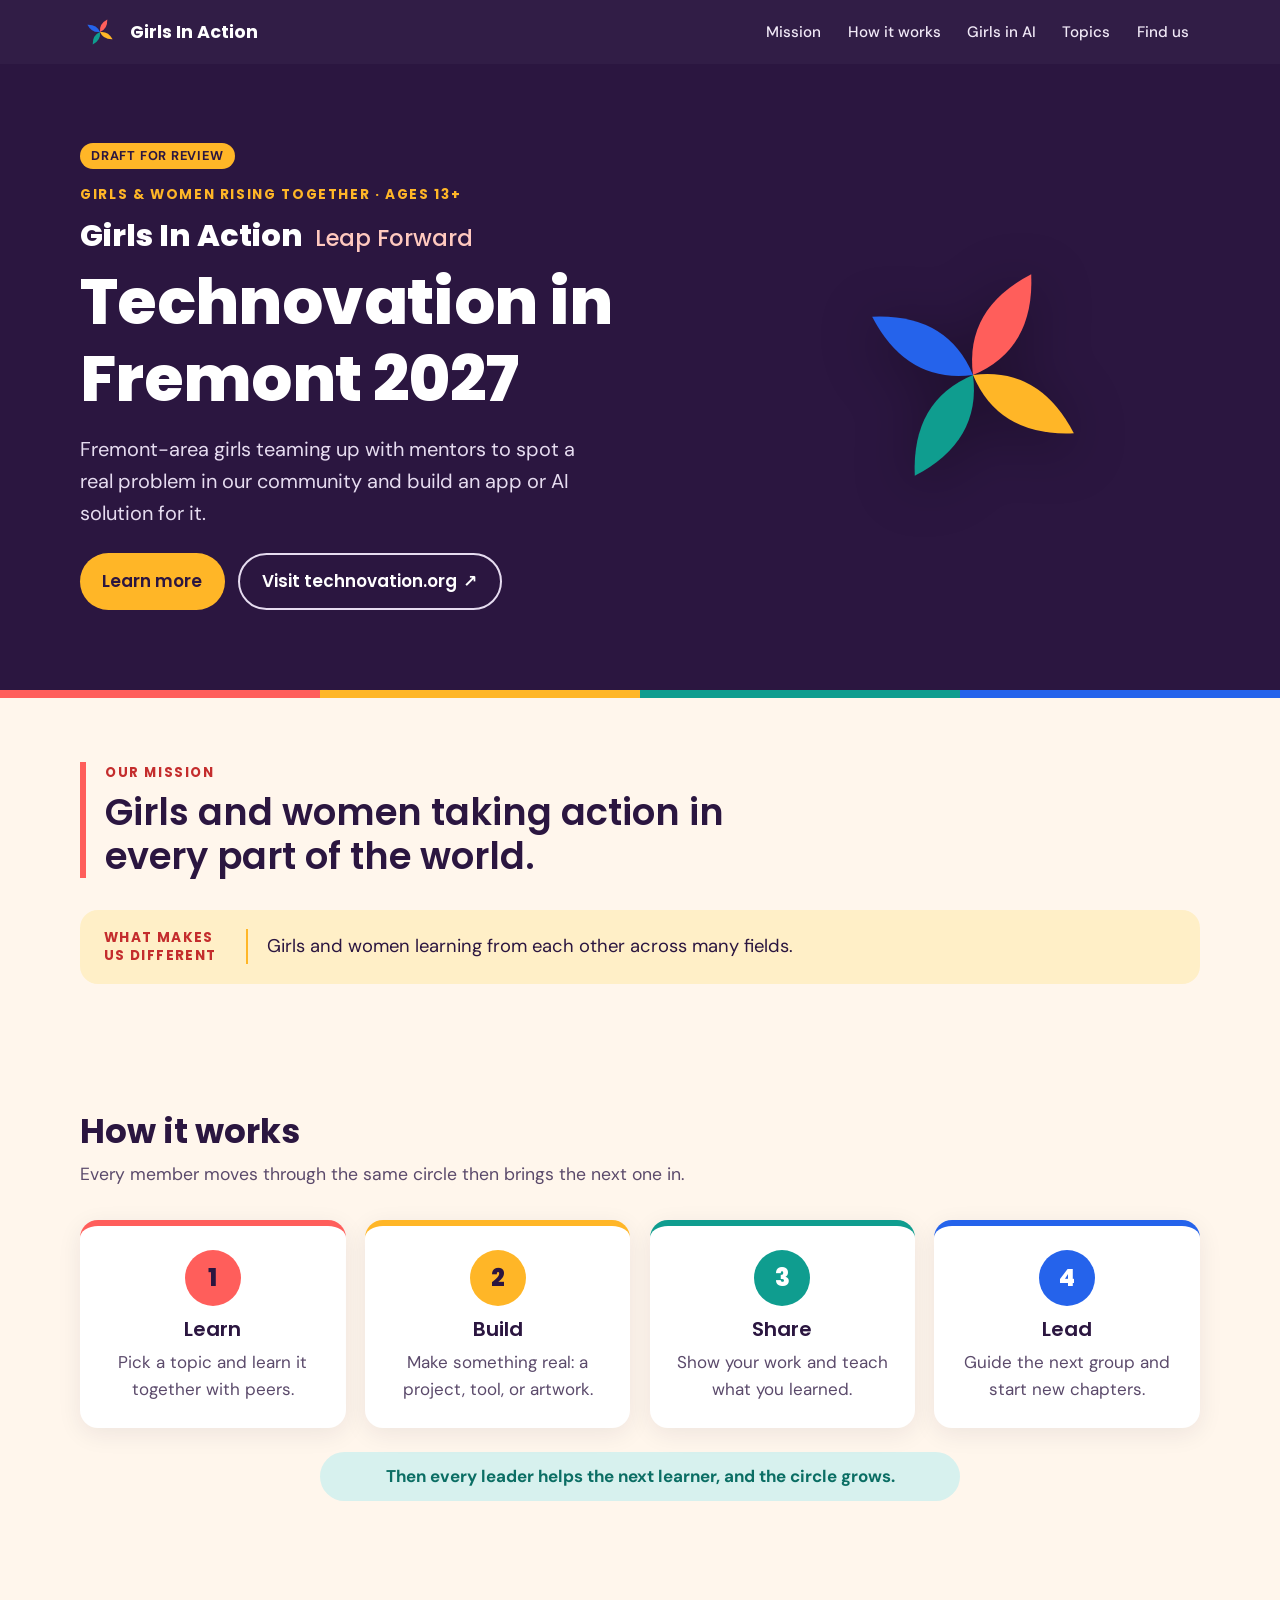
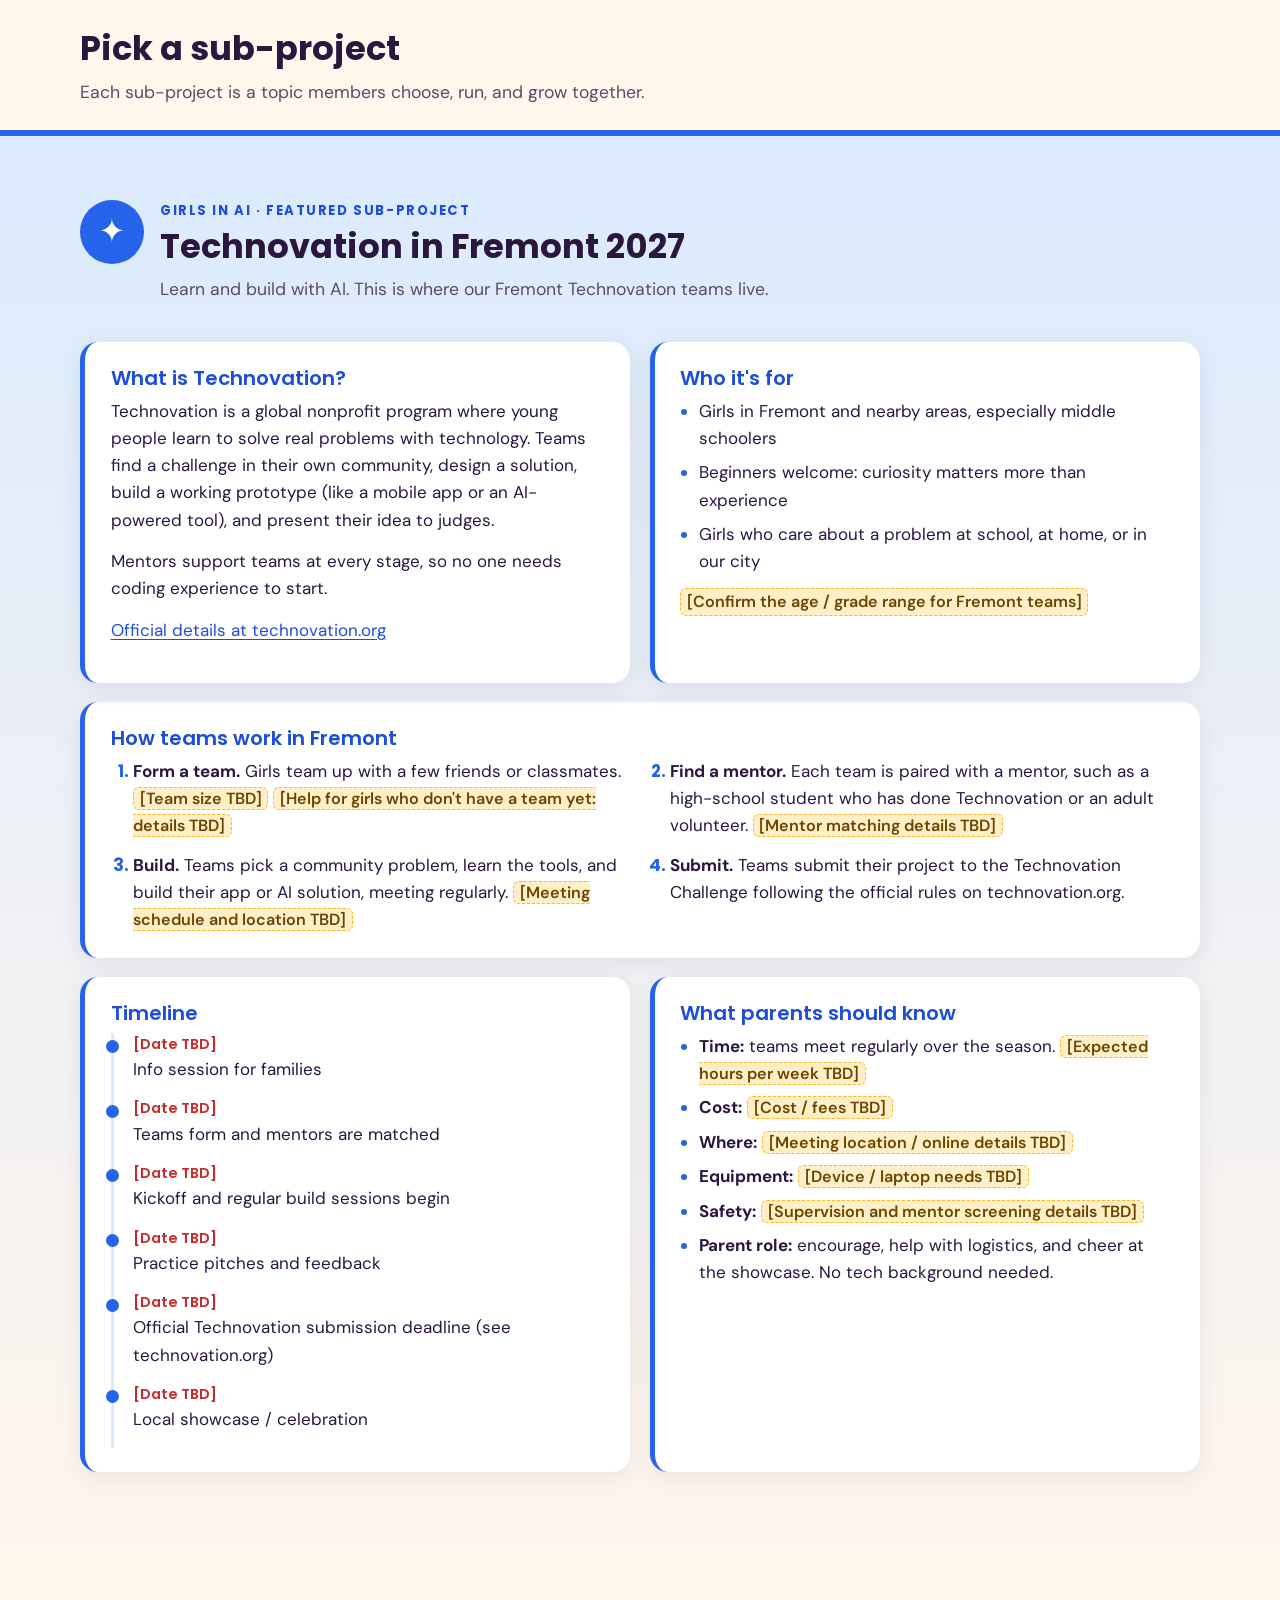
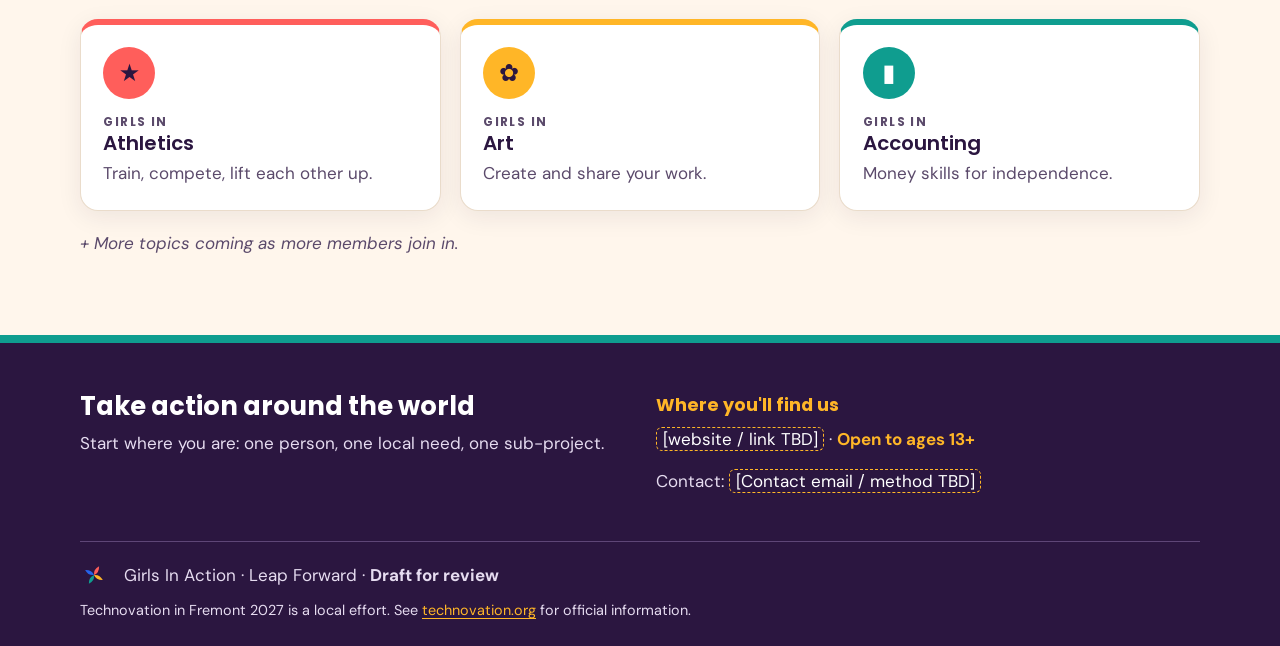
==== index.html @ 81adb2ad "Draft one-page Girls In Action site featuring Technovation in Fremont 2027" ====
<!DOCTYPE html>
<html lang="en">
<head>
  <meta charset="utf-8">
  <meta name="viewport" content="width=device-width, initial-scale=1">
  <title>Technovation in Fremont 2027 · Girls In Action</title>
  <meta name="description" content="Girls In Action: Technovation in Fremont 2027. Information for Fremont-area families about girls building AI and app solutions to real community problems with mentors. Draft for review.">
  <meta name="theme-color" content="#2B1640">
  <meta property="og:title" content="Technovation in Fremont 2027 · Girls In Action">
  <meta property="og:description" content="Girls and women taking action in every part of the world. Leap Forward.">
  <meta property="og:type" content="website">
  <meta property="og:url" content="https://yumyumhotdog.github.io/girls-in-action-site/">
  <meta property="og:image" content="https://yumyumhotdog.github.io/girls-in-action-site/assets/gia-spark-30-bluepetal-white.png">
  <meta property="og:image:alt" content="Girls In Action spark logo: four petals in coral, gold, teal and blue">
  <link rel="icon" href="assets/favicon.svg" type="image/svg+xml">
  <link rel="icon" href="assets/favicon-32.png" type="image/png" sizes="32x32">
  <link rel="apple-touch-icon" href="assets/apple-touch-icon.png">
  <link rel="preconnect" href="https://fonts.googleapis.com">
  <link rel="preconnect" href="https://fonts.gstatic.com" crossorigin>
  <link href="https://fonts.googleapis.com/css2?family=DM+Sans:ital,wght@0,400;0,500;0,700;1,400&family=Poppins:wght@500;600;700;800&display=swap" rel="stylesheet">
  <link rel="stylesheet" href="style.css">
</head>
<body>
  <a class="skip-link" href="#main">Skip to main content</a>

  <header class="site-header">
    <div class="wrap nav-row">
      <a class="brand" href="#top" aria-label="Girls In Action, back to top">
        <img src="assets/gia-spark-30-bluepetal-transparent.svg" alt="" width="40" height="40">
        <span>Girls In Action</span>
      </a>
      <nav aria-label="Sections">
        <ul>
          <li><a href="#mission">Mission</a></li>
          <li><a href="#how-it-works">How it works</a></li>
          <li><a href="#girls-in-ai">Girls in AI</a></li>
          <li><a href="#topics">Topics</a></li>
          <li><a href="#find-us">Find us</a></li>
        </ul>
      </nav>
    </div>
  </header>

  <main id="main">
    <!-- HERO -->
    <section class="hero" id="top" aria-labelledby="hero-title">
      <div class="wrap hero-grid">
        <div class="hero-copy">
          <p class="draft-pill">Draft for review</p>
          <p class="kicker">Girls &amp; women rising together · Ages 13+</p>
          <p class="brand-big">Girls In Action <span class="tagline">Leap Forward</span></p>
          <h1 id="hero-title">Technovation in Fremont 2027</h1>
          <p class="lede">Fremont-area girls teaming up with mentors to spot a real problem in our community and build an app or AI solution for it.</p>
          <div class="cta-row">
            <a class="btn btn-primary" href="#girls-in-ai">Learn more</a>
            <a class="btn btn-ghost" href="https://technovation.org" target="_blank" rel="noopener">Visit technovation.org <span class="sr-only">(opens in a new tab)</span><span aria-hidden="true">↗</span></a>
          </div>
        </div>
        <div class="hero-art">
          <img src="assets/gia-spark-30-bluepetal-transparent.svg" alt="Girls In Action logo: a spark of four petals in coral, gold, teal and blue" width="320" height="320">
        </div>
      </div>
    </section>

    <!-- MISSION -->
    <section class="section" id="mission" aria-labelledby="mission-title">
      <div class="wrap">
        <div class="mission">
          <p class="eyebrow eyebrow-coral">Our mission</p>
          <h2 id="mission-title" class="mission-text">Girls and women taking action in every part of the world.</h2>
        </div>
        <div class="different">
          <p class="different-label">What makes us different</p>
          <p class="different-text">Girls and women learning from each other across many fields.</p>
        </div>
      </div>
    </section>

    <!-- HOW IT WORKS -->
    <section class="section" id="how-it-works" aria-labelledby="how-title">
      <div class="wrap">
        <h2 id="how-title">How it works</h2>
        <p class="section-sub">Every member moves through the same circle then brings the next one in.</p>
        <ol class="steps">
          <li class="step step-coral"><span class="step-num" aria-hidden="true">1</span><h3>Learn</h3><p>Pick a topic and learn it together with peers.</p></li>
          <li class="step step-gold"><span class="step-num" aria-hidden="true">2</span><h3>Build</h3><p>Make something real: a project, tool, or artwork.</p></li>
          <li class="step step-teal"><span class="step-num" aria-hidden="true">3</span><h3>Share</h3><p>Show your work and teach what you learned.</p></li>
          <li class="step step-blue"><span class="step-num" aria-hidden="true">4</span><h3>Lead</h3><p>Guide the next group and start new chapters.</p></li>
        </ol>
        <p class="loop-pill">Then every leader helps the next learner, and the circle grows.</p>
      </div>
    </section>

    <!-- TOPICS -->
    <section class="section topics-intro" id="topics" aria-labelledby="topics-title">
      <div class="wrap">
        <h2 id="topics-title">Pick a sub-project</h2>
        <p class="section-sub">Each sub-project is a topic members choose, run, and grow together.</p>
      </div>
    </section>

    <!-- GIRLS IN AI (featured) -->
    <section class="section ai" id="girls-in-ai" aria-labelledby="ai-title">
      <div class="wrap">
        <div class="ai-head">
          <span class="topic-icon icon-blue" aria-hidden="true">✦</span>
          <div>
            <p class="eyebrow eyebrow-blue">Girls in AI · Featured sub-project</p>
            <h2 id="ai-title">Technovation in Fremont 2027</h2>
            <p class="section-sub">Learn and build with AI. This is where our Fremont Technovation teams live.</p>
          </div>
        </div>

        <div class="ai-grid">
          <article class="card" id="what-is-technovation" aria-labelledby="wit-title">
            <h3 id="wit-title">What is Technovation?</h3>
            <p>Technovation is a global nonprofit program where young people learn to solve real problems with technology. Teams find a challenge in their own community, design a solution, build a working prototype (like a mobile app or an AI-powered tool), and present their idea to judges.</p>
            <p>Mentors support teams at every stage, so no one needs coding experience to start.</p>
            <p><a href="https://technovation.org" target="_blank" rel="noopener">Official details at technovation.org<span class="sr-only"> (opens in a new tab)</span></a></p>
          </article>

          <article class="card" id="who-its-for" aria-labelledby="who-title">
            <h3 id="who-title">Who it's for</h3>
            <ul class="ticks">
              <li>Girls in Fremont and nearby areas, especially middle schoolers</li>
              <li>Beginners welcome: curiosity matters more than experience</li>
              <li>Girls who care about a problem at school, at home, or in our city</li>
            </ul>
            <p class="placeholder">[Confirm the age / grade range for Fremont teams]</p>
          </article>
        </div>

        <article class="card card-wide" id="how-teams-work" aria-labelledby="teams-title">
          <h3 id="teams-title">How teams work in Fremont</h3>
          <ol class="mini-steps">
            <li><strong>Form a team.</strong> Girls team up with a few friends or classmates. <span class="placeholder">[Team size TBD]</span> <span class="placeholder">[Help for girls who don't have a team yet: details TBD]</span></li>
            <li><strong>Find a mentor.</strong> Each team is paired with a mentor, such as a high-school student who has done Technovation or an adult volunteer. <span class="placeholder">[Mentor matching details TBD]</span></li>
            <li><strong>Build.</strong> Teams pick a community problem, learn the tools, and build their app or AI solution, meeting regularly. <span class="placeholder">[Meeting schedule and location TBD]</span></li>
            <li><strong>Submit.</strong> Teams submit their project to the Technovation Challenge following the official rules on technovation.org.</li>
          </ol>
        </article>

        <div class="ai-grid">
          <article class="card" id="timeline" aria-labelledby="timeline-title">
            <h3 id="timeline-title">Timeline</h3>
            <ol class="timeline">
              <li><span class="t-date">[Date TBD]</span><span class="t-what">Info session for families</span></li>
              <li><span class="t-date">[Date TBD]</span><span class="t-what">Teams form and mentors are matched</span></li>
              <li><span class="t-date">[Date TBD]</span><span class="t-what">Kickoff and regular build sessions begin</span></li>
              <li><span class="t-date">[Date TBD]</span><span class="t-what">Practice pitches and feedback</span></li>
              <li><span class="t-date">[Date TBD]</span><span class="t-what">Official Technovation submission deadline (see technovation.org)</span></li>
              <li><span class="t-date">[Date TBD]</span><span class="t-what">Local showcase / celebration</span></li>
            </ol>
          </article>

          <article class="card" id="parents" aria-labelledby="parents-title">
            <h3 id="parents-title">What parents should know</h3>
            <ul class="ticks">
              <li><strong>Time:</strong> teams meet regularly over the season. <span class="placeholder">[Expected hours per week TBD]</span></li>
              <li><strong>Cost:</strong> <span class="placeholder">[Cost / fees TBD]</span></li>
              <li><strong>Where:</strong> <span class="placeholder">[Meeting location / online details TBD]</span></li>
              <li><strong>Equipment:</strong> <span class="placeholder">[Device / laptop needs TBD]</span></li>
              <li><strong>Safety:</strong> <span class="placeholder">[Supervision and mentor screening details TBD]</span></li>
              <li><strong>Parent role:</strong> encourage, help with logistics, and cheer at the showcase. No tech background needed.</li>
            </ul>
          </article>
        </div>
      </div>
    </section>

    <!-- OTHER TOPICS -->
    <section class="section" aria-label="Other sub-projects">
      <div class="wrap">
        <div class="tiles">
          <article class="tile tile-coral">
            <span class="topic-icon icon-coral" aria-hidden="true">★</span>
            <p class="tile-kicker">Girls in</p>
            <h3>Athletics</h3>
            <p>Train, compete, lift each other up.</p>
          </article>
          <article class="tile tile-gold">
            <span class="topic-icon icon-gold" aria-hidden="true">✿</span>
            <p class="tile-kicker">Girls in</p>
            <h3>Art</h3>
            <p>Create and share your work.</p>
          </article>
          <article class="tile tile-teal">
            <span class="topic-icon icon-teal" aria-hidden="true">▮</span>
            <p class="tile-kicker">Girls in</p>
            <h3>Accounting</h3>
            <p>Money skills for independence.</p>
          </article>
        </div>
        <p class="more-topics">+ More topics coming as more members join in.</p>
      </div>
    </section>
  </main>

  <!-- FOOTER -->
  <footer class="site-footer" id="find-us" aria-labelledby="find-title">
    <div class="wrap footer-grid">
      <div>
        <h2 id="find-title">Take action around the world</h2>
        <p>Start where you are: one person, one local need, one sub-project.</p>
      </div>
      <div>
        <p class="footer-label">Where you'll find us</p>
        <p class="footer-link"><span class="placeholder-dark">[website / link TBD]</span> · <strong class="gold">Open to ages 13+</strong></p>
        <p class="footer-contact">Contact: <span class="placeholder-dark">[Contact email / method TBD]</span></p>
      </div>
    </div>
    <div class="wrap footer-bottom">
      <img src="assets/gia-spark-30-bluepetal-transparent.svg" alt="" width="28" height="28">
      <p>Girls In Action · Leap Forward · <strong>Draft for review</strong></p>
      <p class="small">Technovation in Fremont 2027 is a local effort. See <a href="https://technovation.org" target="_blank" rel="noopener">technovation.org<span class="sr-only"> (opens in a new tab)</span></a> for official information.</p>
    </div>
  </footer>
</body>
</html>
---- style.css ----
/* Girls In Action · Technovation in Fremont 2027 (draft)
   Palette: blue #2563EB, coral #FF5E5B, gold #FFB627, teal #0F9D8F,
   plum #2B1640 (ink + dark bands), cream #FFF6EC (background).
   Darker tints are used for small text so it meets WCAG AA contrast. */
:root {
  --blue: #2563EB; --blue-d: #1D4ED8; --blue-t: #DBEAFE;
  --coral: #FF5E5B; --coral-d: #C42D2D; --coral-t: #FFE3DE;
  --gold: #FFB627; --gold-d: #8A5A00; --gold-t: #FFEFC7;
  --teal: #0F9D8F; --teal-d: #0B6E64; --teal-t: #D7F1EE;
  --plum: #2B1640; --plum-2: #3D2259;
  --cream: #FFF6EC; --white: #FFFFFF;
  --ink: #2B1640; --muted: #5B4A6B; --line: #EADCCB;
  --radius: 18px;
  --shadow: 0 6px 24px rgba(43, 22, 64, .08);
  --h: "Poppins", system-ui, sans-serif;
  --b: "DM Sans", system-ui, sans-serif;
}
*, *::before, *::after { box-sizing: border-box; }
html { scroll-behavior: smooth; }
@media (prefers-reduced-motion: reduce) { html { scroll-behavior: auto; } }
body { margin: 0; font-family: var(--b); font-size: 1.0625rem; line-height: 1.6; color: var(--ink); background: var(--cream); }
img { max-width: 100%; height: auto; display: block; }
h1, h2, h3 { font-family: var(--h); line-height: 1.2; margin: 0 0 .5rem; }
h2 { font-size: clamp(1.6rem, 3vw, 2.1rem); font-weight: 700; }
h3 { font-size: 1.25rem; font-weight: 600; }
p { margin: 0 0 .9rem; }
a { color: var(--blue-d); text-underline-offset: 3px; }
a:focus-visible, .btn:focus-visible { outline: 3px solid var(--gold); outline-offset: 3px; border-radius: 6px; }
.wrap { width: min(1120px, 100% - 2.5rem); margin-inline: auto; }
.sr-only { position: absolute; width: 1px; height: 1px; overflow: hidden; clip: rect(0 0 0 0); white-space: nowrap; }
.skip-link { position: absolute; left: -9999px; top: 0; background: var(--gold); color: var(--plum); padding: .6rem 1rem; z-index: 100; font-weight: 700; }
.skip-link:focus { left: 1rem; top: 1rem; }
section[id], article[id] { scroll-margin-top: 80px; }

/* Header */
.site-header { position: sticky; top: 0; z-index: 50; background: rgba(43, 22, 64, .97); color: var(--white); }
.nav-row { display: flex; align-items: center; justify-content: space-between; gap: 1rem; min-height: 64px; }
.brand { display: flex; align-items: center; gap: .6rem; color: var(--white); text-decoration: none; font-family: var(--h); font-weight: 700; font-size: 1.1rem; white-space: nowrap; }
.site-header nav ul { list-style: none; display: flex; gap: .25rem; margin: 0; padding: 0; }
.site-header nav a { color: #F1E9F7; text-decoration: none; font-weight: 500; padding: .45rem .7rem; border-radius: 999px; font-size: .95rem; }
.site-header nav a:hover { background: var(--plum-2); color: var(--gold); }

/* Hero */
.hero { background: var(--plum); color: var(--white); padding: clamp(2.5rem, 6vw, 5rem) 0 clamp(3rem, 7vw, 5.5rem); position: relative; overflow: hidden; }
.hero::after { content: ""; position: absolute; inset: auto 0 0 0; height: 8px; background: linear-gradient(90deg, var(--coral) 0 25%, var(--gold) 25% 50%, var(--teal) 50% 75%, var(--blue) 75%); }
.hero-grid { display: grid; grid-template-columns: 1.4fr 1fr; gap: 2rem; align-items: center; }
.draft-pill { display: inline-block; font-size: .8rem; font-weight: 700; letter-spacing: .06em; text-transform: uppercase; color: var(--plum); background: var(--gold); padding: .2rem .7rem; border-radius: 999px; }
.kicker { font-family: var(--h); font-weight: 700; color: var(--gold); text-transform: uppercase; letter-spacing: .12em; font-size: .85rem; margin-bottom: .4rem; }
.brand-big { font-family: var(--h); font-weight: 800; font-size: clamp(1.4rem, 3vw, 1.9rem); margin-bottom: .2rem; }
.brand-big .tagline { display: inline-block; margin-left: .4rem; font-weight: 500; color: #FFC9BF; font-size: .75em; }
.hero h1 { font-size: clamp(2.3rem, 6vw, 4rem); font-weight: 800; letter-spacing: -.01em; margin: .2rem 0 1rem; }
.lede { font-size: clamp(1.05rem, 2vw, 1.25rem); color: #E6DCF0; max-width: 38ch; }
.cta-row { display: flex; flex-wrap: wrap; gap: .8rem; margin-top: 1.5rem; }
.btn { display: inline-flex; align-items: center; gap: .4rem; font-family: var(--h); font-weight: 600; padding: .8rem 1.4rem; border-radius: 999px; text-decoration: none; transition: transform .15s ease; }
.btn:hover { transform: translateY(-2px); }
.btn-primary { background: var(--gold); color: var(--plum); }
.btn-ghost { border: 2px solid #E6DCF0; color: var(--white); }
.btn-ghost:hover { background: var(--plum-2); }
.hero-art { display: flex; justify-content: center; }
.hero-art img { width: min(320px, 70vw); filter: drop-shadow(0 10px 30px rgba(0,0,0,.35)); }

/* Sections */
.section { padding: clamp(2.5rem, 5vw, 4rem) 0; }
.section-sub { color: var(--muted); font-size: 1.1rem; max-width: 60ch; }
.eyebrow { font-family: var(--h); font-weight: 700; text-transform: uppercase; letter-spacing: .12em; font-size: .82rem; margin-bottom: .4rem; }
.eyebrow-coral { color: var(--coral-d); }
.eyebrow-blue { color: var(--blue-d); }

.mission { border-left: 6px solid var(--coral); padding-left: 1.2rem; margin-bottom: 2rem; }
.mission-text { font-weight: 600; font-size: clamp(1.5rem, 3.5vw, 2.3rem); max-width: 28ch; }
.different { display: grid; grid-template-columns: auto 1fr; gap: 1.2rem; align-items: center; background: var(--gold-t); border-radius: var(--radius); padding: 1.2rem 1.5rem; }
.different-label { font-family: var(--h); font-weight: 700; text-transform: uppercase; letter-spacing: .1em; font-size: .85rem; color: var(--coral-d); margin: 0; padding-right: 1.2rem; border-right: 2px solid var(--gold); max-width: 9rem; line-height: 1.3; }
.different-text { margin: 0; font-size: 1.15rem; }

/* Steps */
.steps { list-style: none; padding: 0; margin: 2rem 0 1.5rem; display: grid; grid-template-columns: repeat(4, 1fr); gap: 1.2rem; }
.step { background: var(--white); border-radius: var(--radius); padding: 1.5rem 1.2rem; text-align: center; box-shadow: var(--shadow); border-top: 6px solid var(--c); }
.step-num { display: inline-grid; place-items: center; width: 56px; height: 56px; border-radius: 50%; background: var(--c); color: var(--white); font-family: var(--h); font-weight: 800; font-size: 1.5rem; margin-bottom: .7rem; }
.step p { color: var(--muted); margin: 0; }
.step-coral { --c: var(--coral); } .step-gold { --c: var(--gold); } .step-teal { --c: var(--teal); } .step-blue { --c: var(--blue); }
.step-coral .step-num, .step-gold .step-num { color: var(--plum); }
.loop-pill { text-align: center; background: var(--teal-t); color: var(--teal-d); font-weight: 700; border-radius: 999px; padding: .7rem 1.2rem; max-width: 640px; margin: 0 auto; }

/* Topics */
.topics-intro { padding-bottom: 0; }
.topic-icon { display: inline-grid; place-items: center; flex: none; width: 52px; height: 52px; border-radius: 50%; color: var(--white); font-size: 1.5rem; }
.icon-blue { background: var(--blue); } .icon-coral { background: var(--coral); color: var(--plum); } .icon-gold { background: var(--gold); color: var(--plum); } .icon-teal { background: var(--teal); }

.ai { background: linear-gradient(180deg, var(--blue-t), var(--cream)); border-top: 6px solid var(--blue); margin-top: 1.5rem; }
.ai-head { display: flex; gap: 1rem; align-items: flex-start; margin-bottom: 1.5rem; }
.ai-head .topic-icon { width: 64px; height: 64px; font-size: 2rem; }
.ai-grid { display: grid; grid-template-columns: 1fr 1fr; gap: 1.2rem; margin-bottom: 1.2rem; }
.card { background: var(--white); border-radius: var(--radius); padding: 1.5rem 1.6rem; box-shadow: var(--shadow); border-left: 5px solid var(--blue); }
.card-wide { margin-bottom: 1.2rem; }
.card h3 { color: var(--blue-d); }
.ticks { padding-left: 1.2rem; margin: 0 0 .8rem; }
.ticks li { margin-bottom: .45rem; }
.ticks li::marker { color: var(--blue); }
.mini-steps { margin: 0; padding-left: 1.4rem; display: grid; grid-template-columns: repeat(2, 1fr); gap: .8rem 2rem; }
.mini-steps li::marker { font-family: var(--h); font-weight: 700; color: var(--blue); }
.timeline { list-style: none; margin: 0; padding: 0; border-left: 3px solid var(--blue-t); }
.timeline li { position: relative; padding: 0 0 .9rem 1.2rem; display: flex; flex-direction: column; }
.timeline li::before { content: ""; position: absolute; left: -8px; top: .45rem; width: 13px; height: 13px; border-radius: 50%; background: var(--blue); }
.t-date { font-family: var(--h); font-weight: 600; font-size: .9rem; color: var(--coral-d); }
.placeholder { background: var(--gold-t); color: #6B4500; border: 1px dashed var(--gold); border-radius: 6px; padding: 0 .35rem; font-weight: 600; font-size: .95em; }
p.placeholder { display: inline-block; }

.tiles { display: grid; grid-template-columns: repeat(3, 1fr); gap: 1.2rem; }
.tile { background: var(--white); border-radius: var(--radius); padding: 1.4rem; box-shadow: var(--shadow); border: 1px solid var(--line); border-top: 6px solid var(--c); }
.tile-coral { --c: var(--coral); } .tile-gold { --c: var(--gold); } .tile-teal { --c: var(--teal); }
.tile-kicker { font-family: var(--h); font-weight: 700; text-transform: uppercase; letter-spacing: .12em; font-size: .75rem; color: var(--muted); margin: .8rem 0 0; }
.tile h3 { margin-bottom: .3rem; }
.tile p:last-child { color: var(--muted); margin: 0; }
.more-topics { margin-top: 1.2rem; font-style: italic; color: var(--muted); }

/* Footer */
.site-footer { background: var(--plum); color: #E6DCF0; padding: 3rem 0 1.5rem; border-top: 8px solid var(--teal); }
.site-footer h2 { color: var(--white); font-size: 1.6rem; }
.footer-grid { display: grid; grid-template-columns: 1fr 1fr; gap: 2rem; padding-bottom: 2rem; border-bottom: 1px solid #5E4677; }
.footer-label { font-family: var(--h); font-weight: 700; color: var(--gold); font-size: 1.1rem; margin-bottom: .4rem; }
.placeholder-dark { border: 1px dashed var(--gold); border-radius: 6px; padding: 0 .35rem; color: var(--white); }
.gold { color: var(--gold); }
.footer-bottom { display: flex; flex-wrap: wrap; align-items: center; gap: .6rem 1rem; padding-top: 1.2rem; }
.footer-bottom p { margin: 0; }
.footer-bottom .small { font-size: .9rem; flex-basis: 100%; }
.site-footer a { color: var(--gold); }

/* Responsive */
@media (max-width: 900px) {
  .hero-grid { grid-template-columns: 1fr; }
  .hero-art { order: -1; justify-content: flex-start; }
  .hero-art img { width: 120px; }
  .steps { grid-template-columns: repeat(2, 1fr); }
  .ai-grid, .mini-steps, .footer-grid { grid-template-columns: 1fr; }
  .tiles { grid-template-columns: 1fr 1fr 1fr; }
}
@media (max-width: 640px) {
  .nav-row { flex-direction: column; align-items: flex-start; gap: .2rem; padding: .5rem 0; }
  .site-header { position: static; }
  .site-header nav { width: 100%; }
  .site-header nav ul { gap: 0; flex-wrap: wrap; }
  .site-header nav a { padding: .35rem .55rem; font-size: .9rem; white-space: nowrap; }
  .steps, .tiles { grid-template-columns: 1fr; }
  .different { grid-template-columns: 1fr; }
  .different-label { border-right: 0; border-bottom: 2px solid var(--gold); padding: 0 0 .5rem; max-width: none; }
  .cta-row .btn { flex: 1 1 100%; justify-content: center; }
  .card { padding: 1.2rem; }
}
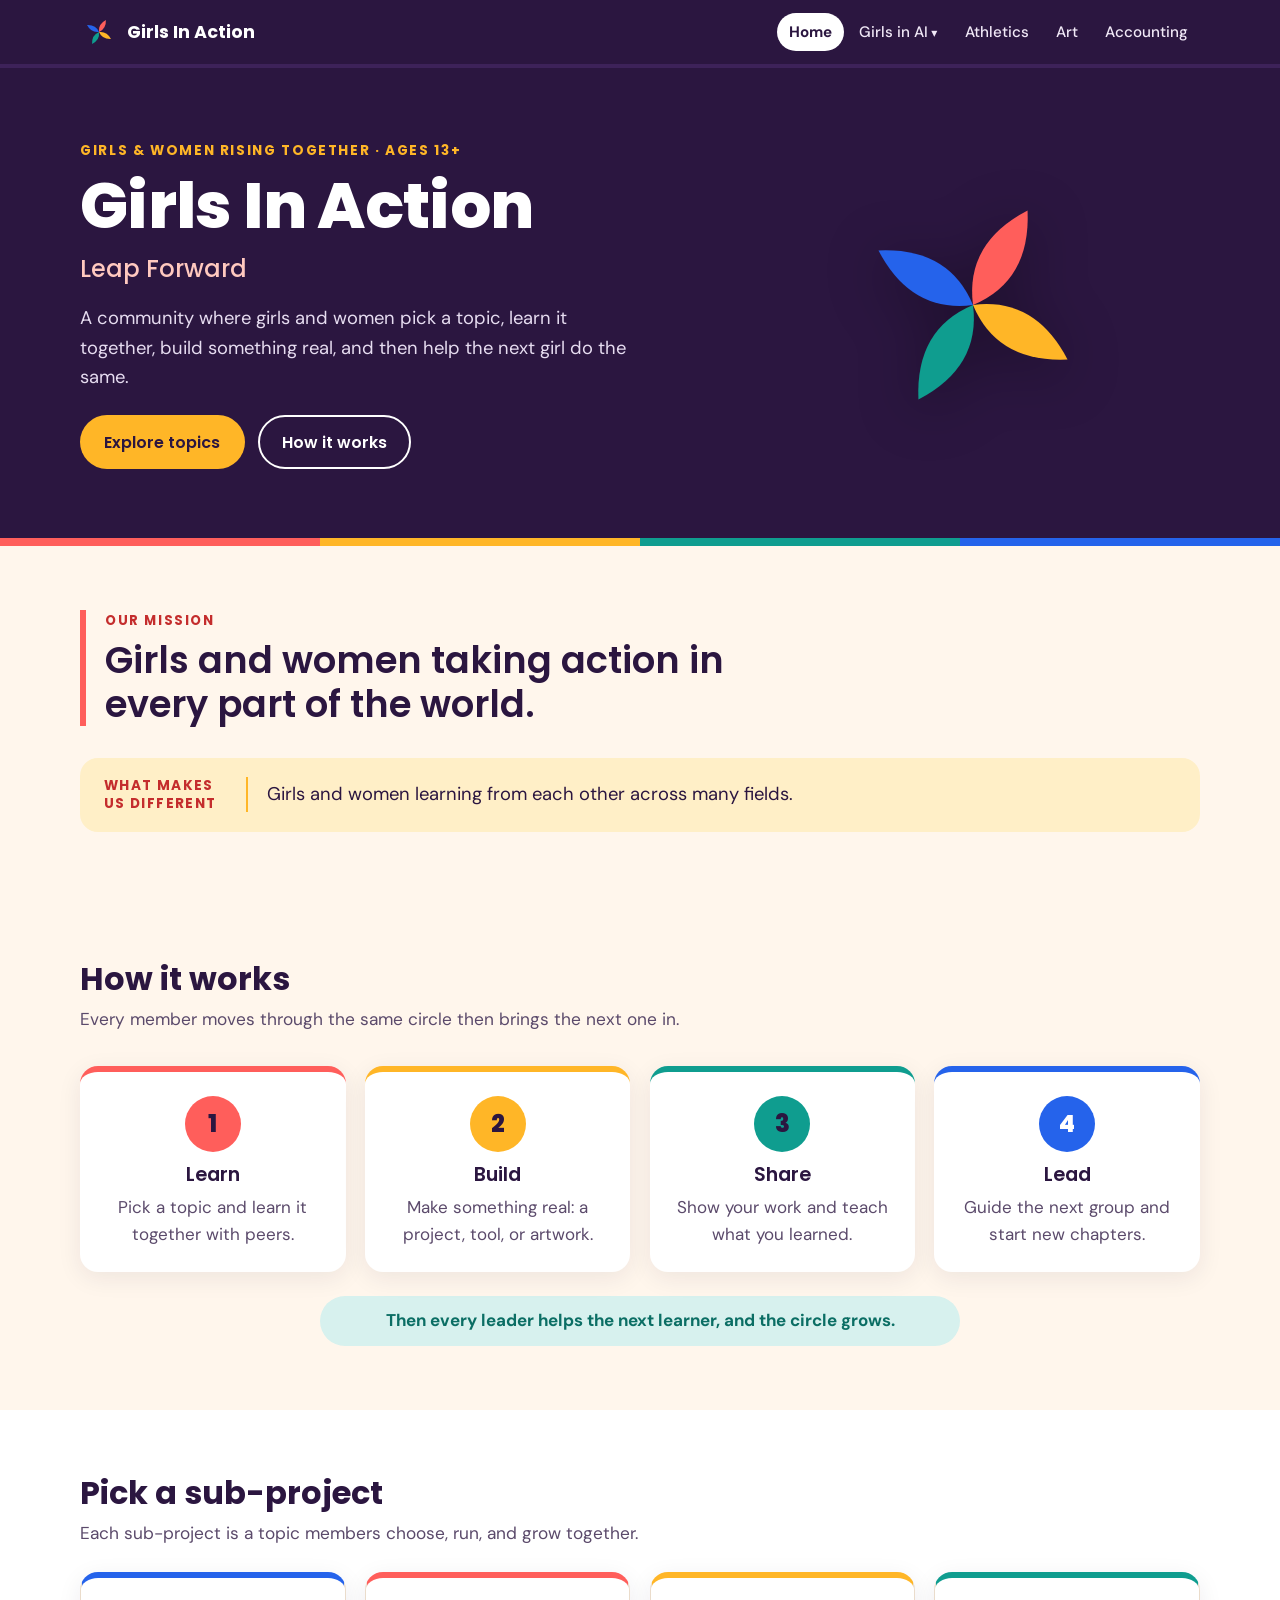
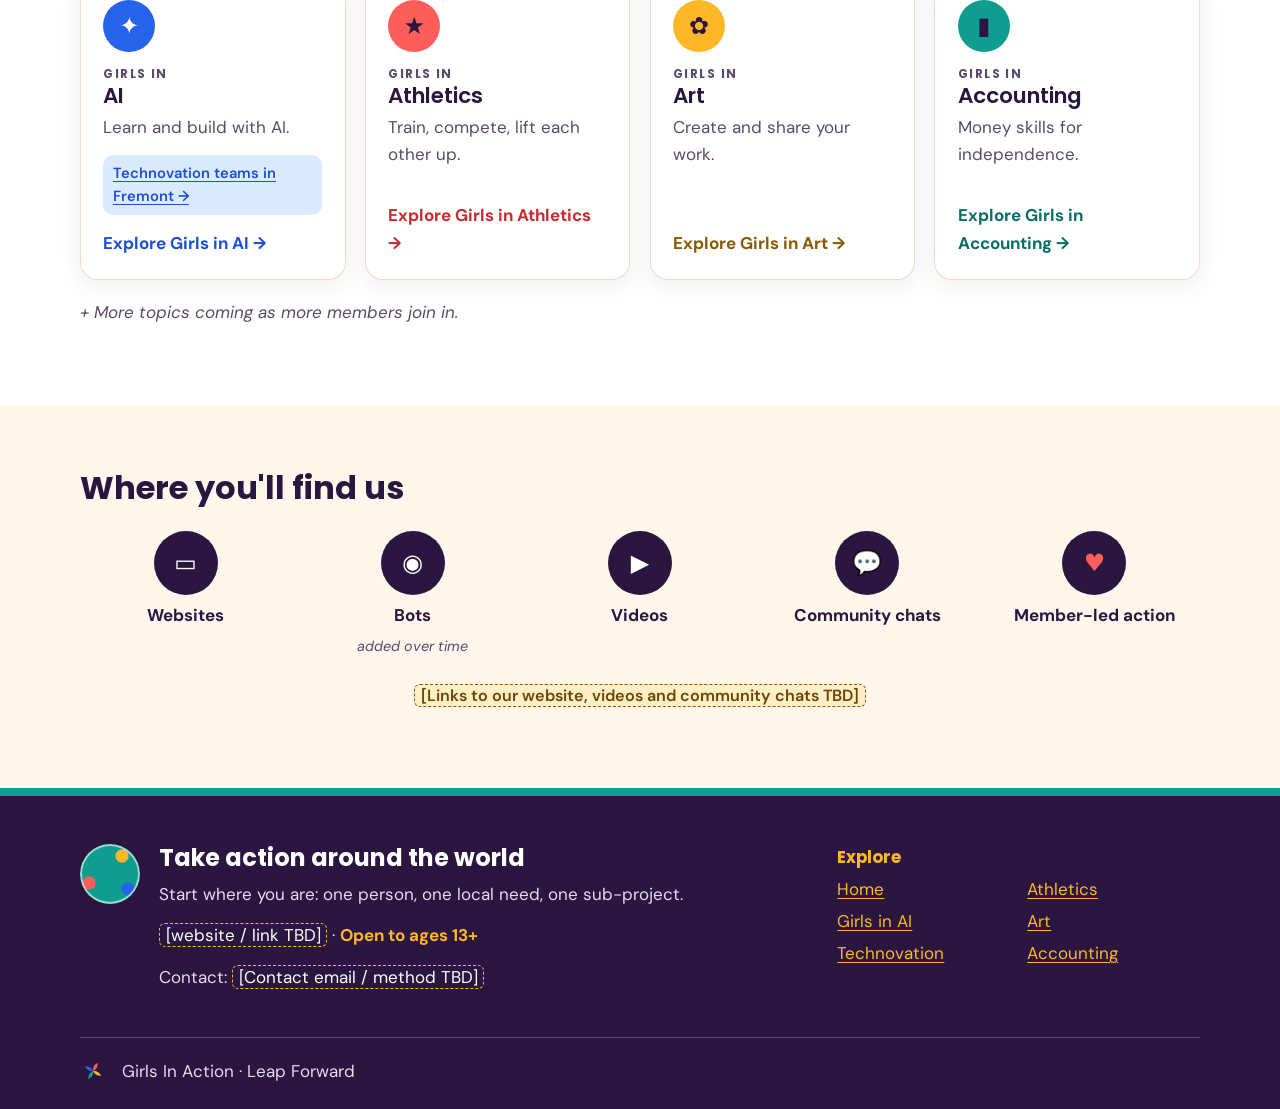
==== commit 1cb9d5b8: "Replace one-pager with multi-page Girls In Action site (v2)" ====
--- a/index.html
+++ b/index.html
@@ -3,15 +3,13 @@
 <head>
   <meta charset="utf-8">
   <meta name="viewport" content="width=device-width, initial-scale=1">
-  <title>Technovation in Fremont 2027 · Girls In Action</title>
-  <meta name="description" content="Girls In Action: Technovation in Fremont 2027. Information for Fremont-area families about girls building AI and app solutions to real community problems with mentors. Draft for review.">
+  <title>Girls In Action · Leap Forward</title>
+  <meta name="description" content="Girls In Action: girls and women taking action in every part of the world. Learn, build, share, lead.">
   <meta name="theme-color" content="#2B1640">
-  <meta property="og:title" content="Technovation in Fremont 2027 · Girls In Action">
-  <meta property="og:description" content="Girls and women taking action in every part of the world. Leap Forward.">
-  <meta property="og:type" content="website">
-  <meta property="og:url" content="https://yumyumhotdog.github.io/girls-in-action-site/">
-  <meta property="og:image" content="https://yumyumhotdog.github.io/girls-in-action-site/assets/gia-spark-30-bluepetal-white.png">
-  <meta property="og:image:alt" content="Girls In Action spark logo: four petals in coral, gold, teal and blue">
+  <meta property="og:title" content="Girls In Action · Leap Forward">
+  <meta property="og:description" content="Girls In Action: girls and women taking action in every part of the world. Learn, build, share, lead.">
+  <meta property="og:url" content="https://yumyumhotdog.github.io/girlsinaction/">
+  <meta property="og:image" content="https://yumyumhotdog.github.io/girlsinaction/assets/gia-spark-30-bluepetal-white.png">
   <link rel="icon" href="assets/favicon.svg" type="image/svg+xml">
   <link rel="icon" href="assets/favicon-32.png" type="image/png" sizes="32x32">
   <link rel="apple-touch-icon" href="assets/apple-touch-icon.png">
@@ -19,201 +17,144 @@
   <link rel="preconnect" href="https://fonts.gstatic.com" crossorigin>
   <link href="https://fonts.googleapis.com/css2?family=DM+Sans:ital,wght@0,400;0,500;0,700;1,400&family=Poppins:wght@500;600;700;800&display=swap" rel="stylesheet">
   <link rel="stylesheet" href="style.css">
+  <script src="nav.js" defer></script>
 </head>
-<body>
-  <a class="skip-link" href="#main">Skip to main content</a>
+<body class="theme-home">
+<a class="skip-link" href="#main">Skip to main content</a>
+<header class="site-header">
+  <div class="wrap nav-row">
+    <a class="brand" href="index.html"><img src="assets/gia-spark-30-bluepetal-transparent.svg" alt="" width="38" height="38"><span>Girls In Action</span></a>
+    <button class="nav-toggle" type="button" aria-expanded="false" aria-controls="site-nav"><span class="bars" aria-hidden="true"></span>Menu</button>
+    <nav id="site-nav" class="site-nav" aria-label="Main">
+      <ul>
+        <li><a href="index.html" aria-current="page">Home</a></li>
+        <li class="has-sub"><a href="ai/index.html">Girls in AI</a>
+          <ul class="subnav" aria-label="Girls in AI pages">
+            <li><a href="ai/technovation/index.html">Technovation</a></li>
+            <li><a href="ai/technovation/2027.html">2027 season</a></li>
+            <li><a href="ai/technovation/2026.html">2026 season</a></li>
+            <li><a href="ai/technovation/2025.html">2025 season</a></li>
+          </ul>
+        </li>
+        <li><a href="athletics/index.html">Athletics</a></li>
+        <li><a href="art/index.html">Art</a></li>
+        <li><a href="accounting/index.html">Accounting</a></li>
+      </ul>
+    </nav>
+  </div>
+</header>
+<main id="main">
 
-  <header class="site-header">
-    <div class="wrap nav-row">
-      <a class="brand" href="#top" aria-label="Girls In Action, back to top">
-        <img src="assets/gia-spark-30-bluepetal-transparent.svg" alt="" width="40" height="40">
-        <span>Girls In Action</span>
-      </a>
-      <nav aria-label="Sections">
-        <ul>
-          <li><a href="#mission">Mission</a></li>
-          <li><a href="#how-it-works">How it works</a></li>
-          <li><a href="#girls-in-ai">Girls in AI</a></li>
-          <li><a href="#topics">Topics</a></li>
-          <li><a href="#find-us">Find us</a></li>
-        </ul>
-      </nav>
-    </div>
-  </header>
-
-  <main id="main">
-    <!-- HERO -->
-    <section class="hero" id="top" aria-labelledby="hero-title">
-      <div class="wrap hero-grid">
-        <div class="hero-copy">
-          <p class="draft-pill">Draft for review</p>
-          <p class="kicker">Girls &amp; women rising together · Ages 13+</p>
-          <p class="brand-big">Girls In Action <span class="tagline">Leap Forward</span></p>
-          <h1 id="hero-title">Technovation in Fremont 2027</h1>
-          <p class="lede">Fremont-area girls teaming up with mentors to spot a real problem in our community and build an app or AI solution for it.</p>
-          <div class="cta-row">
-            <a class="btn btn-primary" href="#girls-in-ai">Learn more</a>
-            <a class="btn btn-ghost" href="https://technovation.org" target="_blank" rel="noopener">Visit technovation.org <span class="sr-only">(opens in a new tab)</span><span aria-hidden="true">↗</span></a>
-          </div>
-        </div>
-        <div class="hero-art">
-          <img src="assets/gia-spark-30-bluepetal-transparent.svg" alt="Girls In Action logo: a spark of four petals in coral, gold, teal and blue" width="320" height="320">
-        </div>
-      </div>
-    </section>
-
-    <!-- MISSION -->
-    <section class="section" id="mission" aria-labelledby="mission-title">
-      <div class="wrap">
-        <div class="mission">
-          <p class="eyebrow eyebrow-coral">Our mission</p>
-          <h2 id="mission-title" class="mission-text">Girls and women taking action in every part of the world.</h2>
-        </div>
-        <div class="different">
-          <p class="different-label">What makes us different</p>
-          <p class="different-text">Girls and women learning from each other across many fields.</p>
-        </div>
-      </div>
-    </section>
-
-    <!-- HOW IT WORKS -->
-    <section class="section" id="how-it-works" aria-labelledby="how-title">
-      <div class="wrap">
-        <h2 id="how-title">How it works</h2>
-        <p class="section-sub">Every member moves through the same circle then brings the next one in.</p>
-        <ol class="steps">
-          <li class="step step-coral"><span class="step-num" aria-hidden="true">1</span><h3>Learn</h3><p>Pick a topic and learn it together with peers.</p></li>
-          <li class="step step-gold"><span class="step-num" aria-hidden="true">2</span><h3>Build</h3><p>Make something real: a project, tool, or artwork.</p></li>
-          <li class="step step-teal"><span class="step-num" aria-hidden="true">3</span><h3>Share</h3><p>Show your work and teach what you learned.</p></li>
-          <li class="step step-blue"><span class="step-num" aria-hidden="true">4</span><h3>Lead</h3><p>Guide the next group and start new chapters.</p></li>
-        </ol>
-        <p class="loop-pill">Then every leader helps the next learner, and the circle grows.</p>
-      </div>
-    </section>
-
-    <!-- TOPICS -->
-    <section class="section topics-intro" id="topics" aria-labelledby="topics-title">
-      <div class="wrap">
-        <h2 id="topics-title">Pick a sub-project</h2>
-        <p class="section-sub">Each sub-project is a topic members choose, run, and grow together.</p>
-      </div>
-    </section>
-
-    <!-- GIRLS IN AI (featured) -->
-    <section class="section ai" id="girls-in-ai" aria-labelledby="ai-title">
-      <div class="wrap">
-        <div class="ai-head">
-          <span class="topic-icon icon-blue" aria-hidden="true">✦</span>
-          <div>
-            <p class="eyebrow eyebrow-blue">Girls in AI · Featured sub-project</p>
-            <h2 id="ai-title">Technovation in Fremont 2027</h2>
-            <p class="section-sub">Learn and build with AI. This is where our Fremont Technovation teams live.</p>
-          </div>
-        </div>
-
-        <div class="ai-grid">
-          <article class="card" id="what-is-technovation" aria-labelledby="wit-title">
-            <h3 id="wit-title">What is Technovation?</h3>
-            <p>Technovation is a global nonprofit program where young people learn to solve real problems with technology. Teams find a challenge in their own community, design a solution, build a working prototype (like a mobile app or an AI-powered tool), and present their idea to judges.</p>
-            <p>Mentors support teams at every stage, so no one needs coding experience to start.</p>
-            <p><a href="https://technovation.org" target="_blank" rel="noopener">Official details at technovation.org<span class="sr-only"> (opens in a new tab)</span></a></p>
-          </article>
-
-          <article class="card" id="who-its-for" aria-labelledby="who-title">
-            <h3 id="who-title">Who it's for</h3>
-            <ul class="ticks">
-              <li>Girls in Fremont and nearby areas, especially middle schoolers</li>
-              <li>Beginners welcome: curiosity matters more than experience</li>
-              <li>Girls who care about a problem at school, at home, or in our city</li>
-            </ul>
-            <p class="placeholder">[Confirm the age / grade range for Fremont teams]</p>
-          </article>
-        </div>
-
-        <article class="card card-wide" id="how-teams-work" aria-labelledby="teams-title">
-          <h3 id="teams-title">How teams work in Fremont</h3>
-          <ol class="mini-steps">
-            <li><strong>Form a team.</strong> Girls team up with a few friends or classmates. <span class="placeholder">[Team size TBD]</span> <span class="placeholder">[Help for girls who don't have a team yet: details TBD]</span></li>
-            <li><strong>Find a mentor.</strong> Each team is paired with a mentor, such as a high-school student who has done Technovation or an adult volunteer. <span class="placeholder">[Mentor matching details TBD]</span></li>
-            <li><strong>Build.</strong> Teams pick a community problem, learn the tools, and build their app or AI solution, meeting regularly. <span class="placeholder">[Meeting schedule and location TBD]</span></li>
-            <li><strong>Submit.</strong> Teams submit their project to the Technovation Challenge following the official rules on technovation.org.</li>
-          </ol>
-        </article>
-
-        <div class="ai-grid">
-          <article class="card" id="timeline" aria-labelledby="timeline-title">
-            <h3 id="timeline-title">Timeline</h3>
-            <ol class="timeline">
-              <li><span class="t-date">[Date TBD]</span><span class="t-what">Info session for families</span></li>
-              <li><span class="t-date">[Date TBD]</span><span class="t-what">Teams form and mentors are matched</span></li>
-              <li><span class="t-date">[Date TBD]</span><span class="t-what">Kickoff and regular build sessions begin</span></li>
-              <li><span class="t-date">[Date TBD]</span><span class="t-what">Practice pitches and feedback</span></li>
-              <li><span class="t-date">[Date TBD]</span><span class="t-what">Official Technovation submission deadline (see technovation.org)</span></li>
-              <li><span class="t-date">[Date TBD]</span><span class="t-what">Local showcase / celebration</span></li>
-            </ol>
-          </article>
-
-          <article class="card" id="parents" aria-labelledby="parents-title">
-            <h3 id="parents-title">What parents should know</h3>
-            <ul class="ticks">
-              <li><strong>Time:</strong> teams meet regularly over the season. <span class="placeholder">[Expected hours per week TBD]</span></li>
-              <li><strong>Cost:</strong> <span class="placeholder">[Cost / fees TBD]</span></li>
-              <li><strong>Where:</strong> <span class="placeholder">[Meeting location / online details TBD]</span></li>
-              <li><strong>Equipment:</strong> <span class="placeholder">[Device / laptop needs TBD]</span></li>
-              <li><strong>Safety:</strong> <span class="placeholder">[Supervision and mentor screening details TBD]</span></li>
-              <li><strong>Parent role:</strong> encourage, help with logistics, and cheer at the showcase. No tech background needed.</li>
-            </ul>
-          </article>
-        </div>
-      </div>
-    </section>
-
-    <!-- OTHER TOPICS -->
-    <section class="section" aria-label="Other sub-projects">
-      <div class="wrap">
-        <div class="tiles">
-          <article class="tile tile-coral">
-            <span class="topic-icon icon-coral" aria-hidden="true">★</span>
-            <p class="tile-kicker">Girls in</p>
-            <h3>Athletics</h3>
-            <p>Train, compete, lift each other up.</p>
-          </article>
-          <article class="tile tile-gold">
-            <span class="topic-icon icon-gold" aria-hidden="true">✿</span>
-            <p class="tile-kicker">Girls in</p>
-            <h3>Art</h3>
-            <p>Create and share your work.</p>
-          </article>
-          <article class="tile tile-teal">
-            <span class="topic-icon icon-teal" aria-hidden="true">▮</span>
-            <p class="tile-kicker">Girls in</p>
-            <h3>Accounting</h3>
-            <p>Money skills for independence.</p>
-          </article>
-        </div>
-        <p class="more-topics">+ More topics coming as more members join in.</p>
-      </div>
-    </section>
-  </main>
-
-  <!-- FOOTER -->
-  <footer class="site-footer" id="find-us" aria-labelledby="find-title">
-    <div class="wrap footer-grid">
-      <div>
-        <h2 id="find-title">Take action around the world</h2>
-        <p>Start where you are: one person, one local need, one sub-project.</p>
-      </div>
-      <div>
-        <p class="footer-label">Where you'll find us</p>
-        <p class="footer-link"><span class="placeholder-dark">[website / link TBD]</span> · <strong class="gold">Open to ages 13+</strong></p>
-        <p class="footer-contact">Contact: <span class="placeholder-dark">[Contact email / method TBD]</span></p>
+<section class="hero hero-home" aria-labelledby="hero-title">
+  <div class="wrap hero-grid">
+    <div>
+      <p class="kicker">Girls &amp; women rising together · Ages 13+</p>
+      <h1 id="hero-title" class="h-xl">Girls In Action</h1>
+      <p class="tagline">Leap Forward</p>
+      <p class="lede">A community where girls and women pick a topic, learn it together, build something real, and then help the next girl do the same.</p>
+      <div class="cta-row">
+        <a class="btn btn-gold" href="#topics">Explore topics</a>
+        <a class="btn btn-ghost" href="#how-it-works">How it works</a>
       </div>
     </div>
-    <div class="wrap footer-bottom">
-      <img src="assets/gia-spark-30-bluepetal-transparent.svg" alt="" width="28" height="28">
-      <p>Girls In Action · Leap Forward · <strong>Draft for review</strong></p>
-      <p class="small">Technovation in Fremont 2027 is a local effort. See <a href="https://technovation.org" target="_blank" rel="noopener">technovation.org<span class="sr-only"> (opens in a new tab)</span></a> for official information.</p>
+    <div class="hero-art"><img src="assets/gia-spark-30-bluepetal-transparent.svg" alt="Girls In Action logo: a spark of four petals in coral, gold, teal and blue" width="300" height="300"></div>
+  </div>
+</section>
+
+<section class="section" id="mission" aria-labelledby="mission-title">
+  <div class="wrap">
+    <div class="mission">
+      <p class="eyebrow t-coral">Our mission</p>
+      <h2 id="mission-title" class="mission-text">Girls and women taking action in every part of the world.</h2>
     </div>
-  </footer>
+    <div class="different">
+      <p class="different-label">What makes us different</p>
+      <p class="different-text">Girls and women learning from each other across many fields.</p>
+    </div>
+  </div>
+</section>
+
+<section class="section" id="how-it-works" aria-labelledby="how-title">
+  <div class="wrap">
+    <h2 id="how-title">How it works</h2>
+    <p class="sub">Every member moves through the same circle then brings the next one in.</p>
+    <ol class="steps"><li class="step c-coral"><span class="step-num" aria-hidden="true">1</span><h3>Learn</h3><p>Pick a topic and learn it together with peers.</p></li><li class="step c-gold"><span class="step-num" aria-hidden="true">2</span><h3>Build</h3><p>Make something real: a project, tool, or artwork.</p></li><li class="step c-teal"><span class="step-num" aria-hidden="true">3</span><h3>Share</h3><p>Show your work and teach what you learned.</p></li><li class="step c-blue"><span class="step-num" aria-hidden="true">4</span><h3>Lead</h3><p>Guide the next group and start new chapters.</p></li></ol>
+    <p class="loop-pill">Then every leader helps the next learner, and the circle grows.</p>
+  </div>
+</section>
+
+<section class="section section-alt" id="topics" aria-labelledby="topics-title">
+  <div class="wrap">
+    <h2 id="topics-title">Pick a sub-project</h2>
+    <p class="sub">Each sub-project is a topic members choose, run, and grow together.</p>
+    <div class="topic-grid"><article class="topic-card c-blue">
+  <span class="topic-icon" aria-hidden="true">✦</span>
+  <p class="tile-kicker">Girls in</p>
+  <h3><a class="card-link" href="ai/index.html">AI</a></h3>
+  <p>Learn and build with AI.</p>
+  <p class="teaser"><a href="ai/technovation/index.html">Technovation teams in Fremont →</a></p>
+  <p class="more"><a href="ai/index.html">Explore Girls in AI<span class="sr-only"> sub-project</span> →</a></p>
+</article><article class="topic-card c-coral">
+  <span class="topic-icon" aria-hidden="true">★</span>
+  <p class="tile-kicker">Girls in</p>
+  <h3><a class="card-link" href="athletics/index.html">Athletics</a></h3>
+  <p>Train, compete, lift each other up.</p>
+  
+  <p class="more"><a href="athletics/index.html">Explore Girls in Athletics<span class="sr-only"> sub-project</span> →</a></p>
+</article><article class="topic-card c-gold">
+  <span class="topic-icon" aria-hidden="true">✿</span>
+  <p class="tile-kicker">Girls in</p>
+  <h3><a class="card-link" href="art/index.html">Art</a></h3>
+  <p>Create and share your work.</p>
+  
+  <p class="more"><a href="art/index.html">Explore Girls in Art<span class="sr-only"> sub-project</span> →</a></p>
+</article><article class="topic-card c-teal">
+  <span class="topic-icon" aria-hidden="true">▮</span>
+  <p class="tile-kicker">Girls in</p>
+  <h3><a class="card-link" href="accounting/index.html">Accounting</a></h3>
+  <p>Money skills for independence.</p>
+  
+  <p class="more"><a href="accounting/index.html">Explore Girls in Accounting<span class="sr-only"> sub-project</span> →</a></p>
+</article></div>
+    <p class="more-topics">+ More topics coming as more members join in.</p>
+  </div>
+</section>
+
+<section class="section" id="find-us" aria-labelledby="find-title">
+  <div class="wrap">
+    <h2 id="find-title">Where you'll find us</h2>
+    <ul class="channels"><li><span class="chan-icon chan-web" aria-hidden="true">▭</span><strong>Websites</strong></li><li><span class="chan-icon chan-bot" aria-hidden="true">◉</span><strong>Bots</strong><em>added over time</em></li><li><span class="chan-icon chan-vid" aria-hidden="true">▶</span><strong>Videos</strong></li><li><span class="chan-icon chan-chat" aria-hidden="true">💬</span><strong>Community chats</strong></li><li><span class="chan-icon chan-heart" aria-hidden="true">♥</span><strong>Member-led action</strong></li></ul>
+    <p class="center"><span class="ph">[Links to our website, videos and community chats TBD]</span></p>
+  </div>
+</section>
+</main>
+<footer class="site-footer">
+  <div class="wrap footer-grid">
+    <div class="footer-world">
+      <span class="globe" aria-hidden="true"></span>
+      <div>
+        <h2>Take action around the world</h2>
+        <p>Start where you are: one person, one local need, one sub-project.</p>
+        <p><span class="ph-dark">[website / link TBD]</span> · <strong class="gold">Open to ages 13+</strong></p>
+        <p>Contact: <span class="ph-dark">[Contact email / method TBD]</span></p>
+      </div>
+    </div>
+    <nav aria-label="Footer">
+      <p class="footer-label">Explore</p>
+      <ul class="footer-links">
+        <li><a href="index.html">Home</a></li>
+        <li><a href="ai/index.html">Girls in AI</a></li>
+        <li><a href="ai/technovation/index.html">Technovation</a></li>
+        <li><a href="athletics/index.html">Athletics</a></li>
+        <li><a href="art/index.html">Art</a></li>
+        <li><a href="accounting/index.html">Accounting</a></li>
+      </ul>
+    </nav>
+  </div>
+  <div class="wrap footer-bottom">
+    <img src="assets/gia-spark-30-bluepetal-transparent.svg" alt="" width="26" height="26">
+    <p>Girls In Action · Leap Forward</p>
+  </div>
+</footer>
 </body>
 </html>
--- a/style.css
+++ b/style.css
@@ -1,148 +1,253 @@
-/* Girls In Action · Technovation in Fremont 2027 (draft)
-   Palette: blue #2563EB, coral #FF5E5B, gold #FFB627, teal #0F9D8F,
-   plum #2B1640 (ink + dark bands), cream #FFF6EC (background).
-   Darker tints are used for small text so it meets WCAG AA contrast. */
+/* Girls In Action · shared styles
+   Palette: AI blue #2563EB, Athletics coral #FF5E5B, Art gold #FFB627,
+   Accounting teal #0F9D8F, plum #2B1640 (ink + dark bands), cream #FFF6EC.
+   Darker shades (-d) are used for small text so it meets WCAG AA contrast. */
 :root {
   --blue: #2563EB; --blue-d: #1D4ED8; --blue-t: #DBEAFE;
   --coral: #FF5E5B; --coral-d: #C42D2D; --coral-t: #FFE3DE;
   --gold: #FFB627; --gold-d: #8A5A00; --gold-t: #FFEFC7;
   --teal: #0F9D8F; --teal-d: #0B6E64; --teal-t: #D7F1EE;
-  --plum: #2B1640; --plum-2: #3D2259;
-  --cream: #FFF6EC; --white: #FFFFFF;
-  --ink: #2B1640; --muted: #5B4A6B; --line: #EADCCB;
-  --radius: 18px;
-  --shadow: 0 6px 24px rgba(43, 22, 64, .08);
-  --h: "Poppins", system-ui, sans-serif;
-  --b: "DM Sans", system-ui, sans-serif;
-}
+  --plum: #2B1640; --plum-2: #3D2259; --plum-3: #5E4677;
+  --cream: #FFF6EC; --white: #fff; --ink: #2B1640; --muted: #5B4A6B; --line: #EADCCB;
+  --radius: 18px; --shadow: 0 6px 24px rgba(43, 22, 64, .08);
+  --h: "Poppins", system-ui, sans-serif; --b: "DM Sans", system-ui, sans-serif;
+  /* page accent (overridden per theme) */
+  --accent: var(--plum); --accent-on: var(--white); --accent-text: var(--blue-d); --accent-t: var(--gold-t);
+}
+.theme-ai { --accent: var(--blue); --accent-on: var(--white); --accent-text: var(--blue-d); --accent-t: var(--blue-t); }
+.theme-athletics { --accent: var(--coral); --accent-on: var(--plum); --accent-text: var(--coral-d); --accent-t: var(--coral-t); }
+.theme-art { --accent: var(--gold); --accent-on: var(--plum); --accent-text: var(--gold-d); --accent-t: var(--gold-t); }
+.theme-accounting { --accent: var(--teal); --accent-on: var(--plum); --accent-text: var(--teal-d); --accent-t: var(--teal-t); }
+
 *, *::before, *::after { box-sizing: border-box; }
 html { scroll-behavior: smooth; }
-@media (prefers-reduced-motion: reduce) { html { scroll-behavior: auto; } }
+@media (prefers-reduced-motion: reduce) { html { scroll-behavior: auto; } * { transition: none !important; } }
 body { margin: 0; font-family: var(--b); font-size: 1.0625rem; line-height: 1.6; color: var(--ink); background: var(--cream); }
 img { max-width: 100%; height: auto; display: block; }
 h1, h2, h3 { font-family: var(--h); line-height: 1.2; margin: 0 0 .5rem; }
-h2 { font-size: clamp(1.6rem, 3vw, 2.1rem); font-weight: 700; }
-h3 { font-size: 1.25rem; font-weight: 600; }
+h2 { font-size: clamp(1.5rem, 3vw, 2rem); font-weight: 700; }
+h3 { font-size: 1.2rem; font-weight: 600; }
+.h-sm { font-size: 1.25rem; }
 p { margin: 0 0 .9rem; }
-a { color: var(--blue-d); text-underline-offset: 3px; }
-a:focus-visible, .btn:focus-visible { outline: 3px solid var(--gold); outline-offset: 3px; border-radius: 6px; }
+a { color: var(--accent-text); text-underline-offset: 3px; }
+:focus-visible { outline: 3px solid var(--gold); outline-offset: 3px; border-radius: 6px; }
 .wrap { width: min(1120px, 100% - 2.5rem); margin-inline: auto; }
+.narrow { width: min(760px, 100% - 2.5rem); }
+.center { text-align: center; }
+.small { font-size: .9rem; color: var(--muted); }
 .sr-only { position: absolute; width: 1px; height: 1px; overflow: hidden; clip: rect(0 0 0 0); white-space: nowrap; }
 .skip-link { position: absolute; left: -9999px; top: 0; background: var(--gold); color: var(--plum); padding: .6rem 1rem; z-index: 100; font-weight: 700; }
 .skip-link:focus { left: 1rem; top: 1rem; }
-section[id], article[id] { scroll-margin-top: 80px; }
-
-/* Header */
-.site-header { position: sticky; top: 0; z-index: 50; background: rgba(43, 22, 64, .97); color: var(--white); }
-.nav-row { display: flex; align-items: center; justify-content: space-between; gap: 1rem; min-height: 64px; }
-.brand { display: flex; align-items: center; gap: .6rem; color: var(--white); text-decoration: none; font-family: var(--h); font-weight: 700; font-size: 1.1rem; white-space: nowrap; }
-.site-header nav ul { list-style: none; display: flex; gap: .25rem; margin: 0; padding: 0; }
-.site-header nav a { color: #F1E9F7; text-decoration: none; font-weight: 500; padding: .45rem .7rem; border-radius: 999px; font-size: .95rem; }
-.site-header nav a:hover { background: var(--plum-2); color: var(--gold); }
-
-/* Hero */
-.hero { background: var(--plum); color: var(--white); padding: clamp(2.5rem, 6vw, 5rem) 0 clamp(3rem, 7vw, 5.5rem); position: relative; overflow: hidden; }
+[id] { scroll-margin-top: 84px; }
+
+/* Placeholders */
+.ph { background: var(--gold-t); color: #6B4500; border: 1px dashed var(--gold-d); border-radius: 6px; padding: 0 .35rem; font-weight: 600; font-size: .95em; }
+.ph-dark { border: 1px dashed var(--gold); border-radius: 6px; padding: 0 .35rem; color: var(--white); }
+
+/* Header + nav */
+.site-header { position: sticky; top: 0; z-index: 50; background: var(--plum); color: var(--white); border-bottom: 4px solid var(--accent); }
+.theme-home .site-header { border-bottom-color: var(--plum-2); }
+.nav-row { display: flex; align-items: center; justify-content: space-between; gap: 1rem; min-height: 64px; flex-wrap: wrap; }
+.brand { display: flex; align-items: center; gap: .55rem; color: var(--white); text-decoration: none; font-family: var(--h); font-weight: 700; font-size: 1.1rem; }
+.site-nav > ul { list-style: none; display: flex; gap: .2rem; margin: 0; padding: 0; }
+.site-nav a { display: block; color: #F1E9F7; text-decoration: none; font-weight: 500; padding: .45rem .75rem; border-radius: 999px; font-size: .95rem; }
+.site-nav a:hover { background: var(--plum-2); color: var(--gold); }
+.site-nav a[aria-current="page"] { background: var(--white); color: var(--plum); font-weight: 700; }
+.site-nav .in-section > a:not([aria-current]) { box-shadow: inset 0 -3px 0 var(--blue); border-radius: 999px 999px 0 0; }
+.has-sub { position: relative; }
+.has-sub > a::after { content: " ▾"; font-size: .8em; }
+.subnav { list-style: none; margin: 0; padding: .4rem; position: absolute; top: 100%; left: 0; min-width: 190px; background: var(--plum-2); border-radius: 12px; box-shadow: 0 10px 30px rgba(0,0,0,.3); display: none; }
+.subnav a { border-radius: 8px; }
+.has-sub:hover .subnav, .has-sub:focus-within .subnav { display: block; }
+.nav-toggle { display: none; align-items: center; gap: .5rem; font: 600 1rem var(--h); color: var(--white); background: var(--plum-2); border: 2px solid var(--plum-3); padding: .45rem .9rem; border-radius: 999px; cursor: pointer; }
+.bars, .bars::before, .bars::after { display: block; width: 18px; height: 2px; background: currentColor; position: relative; }
+.bars::before, .bars::after { content: ""; position: absolute; left: 0; }
+.bars::before { top: -6px; } .bars::after { top: 6px; }
+
+/* Breadcrumbs */
+.crumbs { background: var(--white); border-bottom: 1px solid var(--line); }
+.crumbs ol { list-style: none; display: flex; flex-wrap: wrap; gap: .3rem; margin: 0 auto; padding: .6rem 0; width: min(1120px, 100% - 2.5rem); font-size: .92rem; }
+.crumbs li + li::before { content: "›"; margin-right: .3rem; color: var(--muted); }
+.crumbs a { color: var(--accent-text); }
+.crumbs [aria-current] { color: var(--muted); font-weight: 600; }
+
+/* Heroes */
+.hero { position: relative; overflow: hidden; padding: clamp(2.5rem, 6vw, 4.5rem) 0 clamp(3rem, 6vw, 5rem); }
 .hero::after { content: ""; position: absolute; inset: auto 0 0 0; height: 8px; background: linear-gradient(90deg, var(--coral) 0 25%, var(--gold) 25% 50%, var(--teal) 50% 75%, var(--blue) 75%); }
+.hero-home { background: var(--plum); color: var(--white); }
 .hero-grid { display: grid; grid-template-columns: 1.4fr 1fr; gap: 2rem; align-items: center; }
-.draft-pill { display: inline-block; font-size: .8rem; font-weight: 700; letter-spacing: .06em; text-transform: uppercase; color: var(--plum); background: var(--gold); padding: .2rem .7rem; border-radius: 999px; }
-.kicker { font-family: var(--h); font-weight: 700; color: var(--gold); text-transform: uppercase; letter-spacing: .12em; font-size: .85rem; margin-bottom: .4rem; }
-.brand-big { font-family: var(--h); font-weight: 800; font-size: clamp(1.4rem, 3vw, 1.9rem); margin-bottom: .2rem; }
-.brand-big .tagline { display: inline-block; margin-left: .4rem; font-weight: 500; color: #FFC9BF; font-size: .75em; }
-.hero h1 { font-size: clamp(2.3rem, 6vw, 4rem); font-weight: 800; letter-spacing: -.01em; margin: .2rem 0 1rem; }
-.lede { font-size: clamp(1.05rem, 2vw, 1.25rem); color: #E6DCF0; max-width: 38ch; }
-.cta-row { display: flex; flex-wrap: wrap; gap: .8rem; margin-top: 1.5rem; }
-.btn { display: inline-flex; align-items: center; gap: .4rem; font-family: var(--h); font-weight: 600; padding: .8rem 1.4rem; border-radius: 999px; text-decoration: none; transition: transform .15s ease; }
+.kicker { font-family: var(--h); font-weight: 700; text-transform: uppercase; letter-spacing: .12em; font-size: .85rem; margin-bottom: .4rem; }
+.hero-home .kicker { color: var(--gold); }
+.h-xl { font-size: clamp(2.3rem, 6vw, 4rem); font-weight: 800; letter-spacing: -.01em; margin-bottom: .3rem; }
+.tagline { font-family: var(--h); font-size: clamp(1.1rem, 2.4vw, 1.5rem); font-weight: 500; margin-bottom: 1rem; }
+.hero-home .tagline { color: #FFC9BF; }
+.lede { font-size: 1.15rem; color: #E6DCF0; max-width: 42ch; }
+.hero-art { display: flex; justify-content: center; }
+.hero-art img { width: min(300px, 70vw); filter: drop-shadow(0 10px 30px rgba(0,0,0,.35)); }
+.hero-topic { background: var(--accent); color: var(--accent-on); }
+.hero-topic-row { display: flex; gap: 1.5rem; align-items: center; }
+.hero-archive { background: linear-gradient(135deg, var(--blue), var(--plum-2)); color: var(--white); }
+
+.cta-row { display: flex; flex-wrap: wrap; gap: .8rem; margin-top: 1.4rem; }
+.btn { display: inline-flex; align-items: center; justify-content: center; gap: .4rem; font: 600 1rem var(--h); padding: .8rem 1.4rem; border-radius: 999px; text-decoration: none; border: 2px solid transparent; cursor: pointer; transition: transform .15s ease; }
 .btn:hover { transform: translateY(-2px); }
-.btn-primary { background: var(--gold); color: var(--plum); }
-.btn-ghost { border: 2px solid #E6DCF0; color: var(--white); }
-.btn-ghost:hover { background: var(--plum-2); }
-.hero-art { display: flex; justify-content: center; }
-.hero-art img { width: min(320px, 70vw); filter: drop-shadow(0 10px 30px rgba(0,0,0,.35)); }
+.btn-gold { background: var(--gold); color: var(--plum); }
+.btn-light { background: var(--white); color: var(--plum); }
+.btn-ghost { border-color: currentColor; color: inherit; background: transparent; }
+.btn-accent { background: var(--accent-text); color: var(--white); }
+.btn-outline { border-color: var(--accent-text); color: var(--accent-text); background: var(--white); }
 
 /* Sections */
 .section { padding: clamp(2.5rem, 5vw, 4rem) 0; }
-.section-sub { color: var(--muted); font-size: 1.1rem; max-width: 60ch; }
+.section-alt { background: var(--white); }
+.theme-ai .section-alt, .theme-athletics .section-alt, .theme-art .section-alt, .theme-accounting .section-alt { background: linear-gradient(180deg, var(--accent-t), var(--cream)); }
+.sub { color: var(--muted); font-size: 1.08rem; max-width: 62ch; }
 .eyebrow { font-family: var(--h); font-weight: 700; text-transform: uppercase; letter-spacing: .12em; font-size: .82rem; margin-bottom: .4rem; }
-.eyebrow-coral { color: var(--coral-d); }
-.eyebrow-blue { color: var(--blue-d); }
+.t-coral { color: var(--coral-d); } .t-accent { color: var(--accent-text); }
+.two-col { display: grid; grid-template-columns: 1.3fr 1fr; gap: 2rem; align-items: start; }
+.card { background: var(--white); border-radius: var(--radius); padding: 1.4rem 1.5rem; box-shadow: var(--shadow); border-left: 5px solid var(--accent); }
+.card h3 { color: var(--accent-text); }
+.facts { display: grid; grid-template-columns: auto 1fr; gap: .4rem 1rem; margin: 0; }
+.facts dt { font-weight: 700; } .facts dd { margin: 0; }
 
 .mission { border-left: 6px solid var(--coral); padding-left: 1.2rem; margin-bottom: 2rem; }
 .mission-text { font-weight: 600; font-size: clamp(1.5rem, 3.5vw, 2.3rem); max-width: 28ch; }
 .different { display: grid; grid-template-columns: auto 1fr; gap: 1.2rem; align-items: center; background: var(--gold-t); border-radius: var(--radius); padding: 1.2rem 1.5rem; }
-.different-label { font-family: var(--h); font-weight: 700; text-transform: uppercase; letter-spacing: .1em; font-size: .85rem; color: var(--coral-d); margin: 0; padding-right: 1.2rem; border-right: 2px solid var(--gold); max-width: 9rem; line-height: 1.3; }
+.different-label { font: 700 .85rem var(--h); text-transform: uppercase; letter-spacing: .1em; color: var(--coral-d); margin: 0; padding-right: 1.2rem; border-right: 2px solid var(--gold); max-width: 9rem; line-height: 1.3; }
 .different-text { margin: 0; font-size: 1.15rem; }
+
+/* Color helpers */
+.c-blue { --c: var(--blue); --c-on: var(--white); --c-text: var(--blue-d); }
+.c-coral { --c: var(--coral); --c-on: var(--plum); --c-text: var(--coral-d); }
+.c-gold { --c: var(--gold); --c-on: var(--plum); --c-text: var(--gold-d); }
+.c-teal { --c: var(--teal); --c-on: var(--plum); --c-text: var(--teal-d); }
 
 /* Steps */
 .steps { list-style: none; padding: 0; margin: 2rem 0 1.5rem; display: grid; grid-template-columns: repeat(4, 1fr); gap: 1.2rem; }
 .step { background: var(--white); border-radius: var(--radius); padding: 1.5rem 1.2rem; text-align: center; box-shadow: var(--shadow); border-top: 6px solid var(--c); }
-.step-num { display: inline-grid; place-items: center; width: 56px; height: 56px; border-radius: 50%; background: var(--c); color: var(--white); font-family: var(--h); font-weight: 800; font-size: 1.5rem; margin-bottom: .7rem; }
+.step-num { display: inline-grid; place-items: center; width: 56px; height: 56px; border-radius: 50%; background: var(--c); color: var(--c-on); font: 800 1.5rem var(--h); margin-bottom: .7rem; }
 .step p { color: var(--muted); margin: 0; }
-.step-coral { --c: var(--coral); } .step-gold { --c: var(--gold); } .step-teal { --c: var(--teal); } .step-blue { --c: var(--blue); }
-.step-coral .step-num, .step-gold .step-num { color: var(--plum); }
 .loop-pill { text-align: center; background: var(--teal-t); color: var(--teal-d); font-weight: 700; border-radius: 999px; padding: .7rem 1.2rem; max-width: 640px; margin: 0 auto; }
 
-/* Topics */
-.topics-intro { padding-bottom: 0; }
-.topic-icon { display: inline-grid; place-items: center; flex: none; width: 52px; height: 52px; border-radius: 50%; color: var(--white); font-size: 1.5rem; }
-.icon-blue { background: var(--blue); } .icon-coral { background: var(--coral); color: var(--plum); } .icon-gold { background: var(--gold); color: var(--plum); } .icon-teal { background: var(--teal); }
-
-.ai { background: linear-gradient(180deg, var(--blue-t), var(--cream)); border-top: 6px solid var(--blue); margin-top: 1.5rem; }
-.ai-head { display: flex; gap: 1rem; align-items: flex-start; margin-bottom: 1.5rem; }
-.ai-head .topic-icon { width: 64px; height: 64px; font-size: 2rem; }
-.ai-grid { display: grid; grid-template-columns: 1fr 1fr; gap: 1.2rem; margin-bottom: 1.2rem; }
-.card { background: var(--white); border-radius: var(--radius); padding: 1.5rem 1.6rem; box-shadow: var(--shadow); border-left: 5px solid var(--blue); }
-.card-wide { margin-bottom: 1.2rem; }
-.card h3 { color: var(--blue-d); }
-.ticks { padding-left: 1.2rem; margin: 0 0 .8rem; }
-.ticks li { margin-bottom: .45rem; }
-.ticks li::marker { color: var(--blue); }
-.mini-steps { margin: 0; padding-left: 1.4rem; display: grid; grid-template-columns: repeat(2, 1fr); gap: .8rem 2rem; }
-.mini-steps li::marker { font-family: var(--h); font-weight: 700; color: var(--blue); }
-.timeline { list-style: none; margin: 0; padding: 0; border-left: 3px solid var(--blue-t); }
-.timeline li { position: relative; padding: 0 0 .9rem 1.2rem; display: flex; flex-direction: column; }
-.timeline li::before { content: ""; position: absolute; left: -8px; top: .45rem; width: 13px; height: 13px; border-radius: 50%; background: var(--blue); }
-.t-date { font-family: var(--h); font-weight: 600; font-size: .9rem; color: var(--coral-d); }
-.placeholder { background: var(--gold-t); color: #6B4500; border: 1px dashed var(--gold); border-radius: 6px; padding: 0 .35rem; font-weight: 600; font-size: .95em; }
-p.placeholder { display: inline-block; }
-
-.tiles { display: grid; grid-template-columns: repeat(3, 1fr); gap: 1.2rem; }
-.tile { background: var(--white); border-radius: var(--radius); padding: 1.4rem; box-shadow: var(--shadow); border: 1px solid var(--line); border-top: 6px solid var(--c); }
-.tile-coral { --c: var(--coral); } .tile-gold { --c: var(--gold); } .tile-teal { --c: var(--teal); }
-.tile-kicker { font-family: var(--h); font-weight: 700; text-transform: uppercase; letter-spacing: .12em; font-size: .75rem; color: var(--muted); margin: .8rem 0 0; }
-.tile h3 { margin-bottom: .3rem; }
-.tile p:last-child { color: var(--muted); margin: 0; }
+/* Topic cards */
+.topic-icon { display: inline-grid; place-items: center; flex: none; width: 52px; height: 52px; border-radius: 50%; background: var(--c, var(--accent)); color: var(--c-on, var(--accent-on)); font-size: 1.5rem; }
+.topic-icon.big { width: 84px; height: 84px; font-size: 2.5rem; background: var(--white); color: var(--accent-text); box-shadow: 0 6px 20px rgba(0,0,0,.15); }
+.hero-archive .topic-icon.big { color: var(--blue-d); }
+.topic-grid { display: grid; grid-template-columns: repeat(4, 1fr); gap: 1.2rem; margin-top: 1.5rem; }
+.topic-card { position: relative; background: var(--white); border: 1px solid var(--line); border-top: 6px solid var(--c); border-radius: var(--radius); padding: 1.4rem; box-shadow: var(--shadow); display: flex; flex-direction: column; transition: transform .15s ease; }
+.topic-card:hover { transform: translateY(-3px); }
+.tile-kicker { font: 700 .75rem var(--h); text-transform: uppercase; letter-spacing: .12em; color: var(--muted); margin: .8rem 0 0; }
+.topic-card h3 { font-size: 1.35rem; margin-bottom: .3rem; }
+.card-link { color: var(--ink); text-decoration: none; }
+.card-link:hover { text-decoration: underline; }
+.topic-card > p { color: var(--muted); }
+.topic-card .more { margin-top: auto; margin-bottom: 0; }
+.topic-card .more a, .season-card .more a { color: var(--c-text, var(--accent-text)); font-weight: 700; text-decoration: none; }
+.teaser { font-size: .92rem; background: var(--blue-t); border-radius: 10px; padding: .4rem .6rem; }
+.teaser a { color: var(--blue-d); font-weight: 600; }
 .more-topics { margin-top: 1.2rem; font-style: italic; color: var(--muted); }
+
+/* Channels */
+.channels { list-style: none; padding: 0; margin: 1.5rem 0; display: grid; grid-template-columns: repeat(5, 1fr); gap: 1rem; text-align: center; }
+.channels li { display: flex; flex-direction: column; align-items: center; gap: .4rem; }
+.channels em { font-size: .9rem; color: var(--muted); }
+.chan-icon { display: grid; place-items: center; width: 64px; height: 64px; border-radius: 50%; background: var(--plum); color: var(--white); font-size: 1.5rem; }
+.chan-heart { color: var(--coral); }
+
+/* Feature (Technovation on AI page) */
+.feature { background: var(--white); border-radius: var(--radius); padding: clamp(1.4rem, 3vw, 2.2rem); box-shadow: var(--shadow); border: 2px solid var(--blue); }
+
+/* Lists */
+.numbered { padding-left: 1.4rem; } .numbered li { margin-bottom: .6rem; }
+.numbered li::marker { font: 700 1rem var(--h); color: var(--accent-text); }
+.ticks { padding-left: 1.2rem; } .ticks li { margin-bottom: .5rem; } .ticks li::marker { color: var(--accent); }
+.events { list-style: none; padding: 0; margin: 0; }
+.events li { display: flex; flex-direction: column; padding: .7rem 0 .7rem 1.2rem; border-left: 3px solid var(--accent-t); position: relative; }
+.events li::before { content: ""; position: absolute; left: -8px; top: 1rem; width: 13px; height: 13px; border-radius: 50%; background: var(--accent); }
+.ev-date { font: 600 .9rem var(--h); color: var(--coral-d); }
+.pill-links { list-style: none; padding: 0; margin: 0; display: flex; flex-wrap: wrap; gap: .6rem; }
+.pill { display: inline-block; padding: .55rem 1.1rem; border-radius: 999px; background: var(--white); border: 2px solid var(--c, var(--plum-3)); color: var(--ink); font-weight: 600; text-decoration: none; }
+.pill:hover { background: var(--c, var(--plum)); color: var(--c-on, var(--white)); }
+
+/* Seasons */
+.season-grid { display: grid; grid-template-columns: repeat(3, 1fr); gap: 1.2rem; margin-top: 1.5rem; }
+.season-card { background: var(--white); border-radius: var(--radius); padding: 1.4rem; box-shadow: var(--shadow); border-top: 6px solid var(--plum-3); display: flex; flex-direction: column; }
+.season-card.current { border-top-color: var(--blue); outline: 2px solid var(--blue); }
+.season-card .more { margin-top: auto; margin-bottom: 0; }
+.season-tag { display: inline-block; align-self: flex-start; font: 700 .75rem var(--h); text-transform: uppercase; letter-spacing: .1em; padding: .15rem .6rem; border-radius: 999px; background: var(--line); color: var(--ink); }
+.current .season-tag { background: var(--blue); color: var(--white); }
+.team-grid { display: grid; grid-template-columns: repeat(3, 1fr); gap: 1.2rem; margin-top: 1rem; }
+.photo-grid { display: grid; grid-template-columns: repeat(4, 1fr); gap: 1rem; }
+.photo-ph { margin: 0; }
+.photo-box { aspect-ratio: 4/3; display: grid; place-items: center; border-radius: 14px; background: repeating-linear-gradient(45deg, var(--blue-t) 0 12px, #fff 12px 24px); border: 2px dashed var(--blue); font: 600 1rem var(--h); color: var(--blue-d); }
+.photo-ph figcaption { margin-top: .4rem; font-size: .9rem; }
+
+/* On-page nav (2027) */
+.on-page { background: var(--white); border-bottom: 1px solid var(--line); }
+.on-page ul { list-style: none; display: flex; flex-wrap: wrap; gap: .3rem 1rem; margin: 0; padding: .6rem 0; }
+.on-page a { font-weight: 600; text-decoration: none; }
+.on-page a:hover { text-decoration: underline; }
+
+/* Form */
+.signup { background: var(--white); border-radius: var(--radius); padding: clamp(1.2rem, 3vw, 2rem); box-shadow: var(--shadow); border-top: 6px solid var(--blue); }
+.signup fieldset { border: 0; padding: 0; margin: 0 0 1.4rem; }
+.signup legend { font: 700 1.1rem var(--h); color: var(--blue-d); margin-bottom: .6rem; }
+.field { margin-bottom: 1rem; }
+.field label { display: block; font-weight: 700; margin-bottom: .3rem; }
+.req { color: var(--coral-d); }
+.signup input, .signup textarea { width: 100%; font: inherit; color: var(--ink); padding: .7rem .85rem; border: 2px solid #CDBFD9; border-radius: 10px; background: #FFFDFB; }
+.signup input:focus, .signup textarea:focus { outline: 3px solid var(--blue-t); border-color: var(--blue); }
+.signup input:user-invalid, .signup textarea:user-invalid { border-color: var(--coral-d); }
+.help { font-size: .92rem; color: var(--muted); margin: .3rem 0 0; }
+.form-note { font-size: .92rem; color: var(--muted); }
+.form-status { display: none; margin-top: 1rem; padding: .8rem 1rem; border-radius: 10px; font-weight: 600; }
+.form-status.show { display: block; background: var(--gold-t); border: 2px solid var(--gold); color: #5A3A00; }
+.form-status.ok { background: var(--teal-t); border-color: var(--teal); color: var(--teal-d); }
+.form-status.err { background: var(--coral-t); border-color: var(--coral); color: var(--coral-d); }
 
 /* Footer */
 .site-footer { background: var(--plum); color: #E6DCF0; padding: 3rem 0 1.5rem; border-top: 8px solid var(--teal); }
-.site-footer h2 { color: var(--white); font-size: 1.6rem; }
-.footer-grid { display: grid; grid-template-columns: 1fr 1fr; gap: 2rem; padding-bottom: 2rem; border-bottom: 1px solid #5E4677; }
-.footer-label { font-family: var(--h); font-weight: 700; color: var(--gold); font-size: 1.1rem; margin-bottom: .4rem; }
-.placeholder-dark { border: 1px dashed var(--gold); border-radius: 6px; padding: 0 .35rem; color: var(--white); }
+.site-footer h2 { color: var(--white); font-size: 1.5rem; }
+.site-footer a { color: var(--gold); }
+.footer-grid { display: grid; grid-template-columns: 2fr 1fr; gap: 2rem; padding-bottom: 2rem; border-bottom: 1px solid var(--plum-3); }
+.footer-world { display: flex; gap: 1.2rem; align-items: flex-start; }
+.globe { flex: none; width: 60px; height: 60px; border-radius: 50%; background: radial-gradient(circle at 70% 20%, var(--gold) 0 6px, transparent 7px), radial-gradient(circle at 15% 65%, var(--coral) 0 6px, transparent 7px), radial-gradient(circle at 80% 75%, var(--blue) 0 6px, transparent 7px), var(--teal); box-shadow: inset 0 0 0 2px rgba(255,255,255,.6); }
+.footer-label { font: 700 1.05rem var(--h); color: var(--gold); margin-bottom: .4rem; }
+.footer-links { list-style: none; padding: 0; margin: 0; columns: 2; }
+.footer-links li { margin-bottom: .3rem; }
 .gold { color: var(--gold); }
 .footer-bottom { display: flex; flex-wrap: wrap; align-items: center; gap: .6rem 1rem; padding-top: 1.2rem; }
 .footer-bottom p { margin: 0; }
-.footer-bottom .small { font-size: .9rem; flex-basis: 100%; }
-.site-footer a { color: var(--gold); }
 
 /* Responsive */
-@media (max-width: 900px) {
-  .hero-grid { grid-template-columns: 1fr; }
+@media (max-width: 960px) {
+  .topic-grid { grid-template-columns: repeat(2, 1fr); }
+  .steps { grid-template-columns: repeat(2, 1fr); }
+  .channels { grid-template-columns: repeat(3, 1fr); }
+  .hero-grid, .two-col, .footer-grid { grid-template-columns: 1fr; }
   .hero-art { order: -1; justify-content: flex-start; }
-  .hero-art img { width: 120px; }
-  .steps { grid-template-columns: repeat(2, 1fr); }
-  .ai-grid, .mini-steps, .footer-grid { grid-template-columns: 1fr; }
-  .tiles { grid-template-columns: 1fr 1fr 1fr; }
-}
-@media (max-width: 640px) {
-  .nav-row { flex-direction: column; align-items: flex-start; gap: .2rem; padding: .5rem 0; }
+  .hero-art img { width: 110px; }
+  .season-grid, .team-grid { grid-template-columns: 1fr 1fr; }
+  .photo-grid { grid-template-columns: repeat(2, 1fr); }
+}
+@media (max-width: 820px) {
+  .js .nav-toggle { display: inline-flex; }
+  .site-nav { width: 100%; }
+  .js .site-nav { display: none; }
+  .js .site-nav.open { display: block; }
+  .site-nav > ul { flex-direction: column; padding: .3rem 0 1rem; }
+  .site-nav a { border-radius: 10px; padding: .6rem .8rem; }
+  .subnav { display: block; position: static; background: transparent; box-shadow: none; padding: 0 0 0 1rem; min-width: 0; }
+  .has-sub > a::after { content: ""; }
+  .site-nav .in-section > a:not([aria-current]) { box-shadow: none; }
   .site-header { position: static; }
-  .site-header nav { width: 100%; }
-  .site-header nav ul { gap: 0; flex-wrap: wrap; }
-  .site-header nav a { padding: .35rem .55rem; font-size: .9rem; white-space: nowrap; }
-  .steps, .tiles { grid-template-columns: 1fr; }
+}
+@media (max-width: 600px) {
+  .topic-grid, .steps, .season-grid, .team-grid { grid-template-columns: 1fr; }
+  .channels { grid-template-columns: repeat(2, 1fr); }
   .different { grid-template-columns: 1fr; }
   .different-label { border-right: 0; border-bottom: 2px solid var(--gold); padding: 0 0 .5rem; max-width: none; }
-  .cta-row .btn { flex: 1 1 100%; justify-content: center; }
-  .card { padding: 1.2rem; }
-}
+  .cta-row .btn { flex: 1 1 100%; }
+  .hero-topic-row { flex-direction: column; align-items: flex-start; gap: 1rem; }
+  .topic-icon.big { width: 64px; height: 64px; font-size: 1.9rem; }
+}
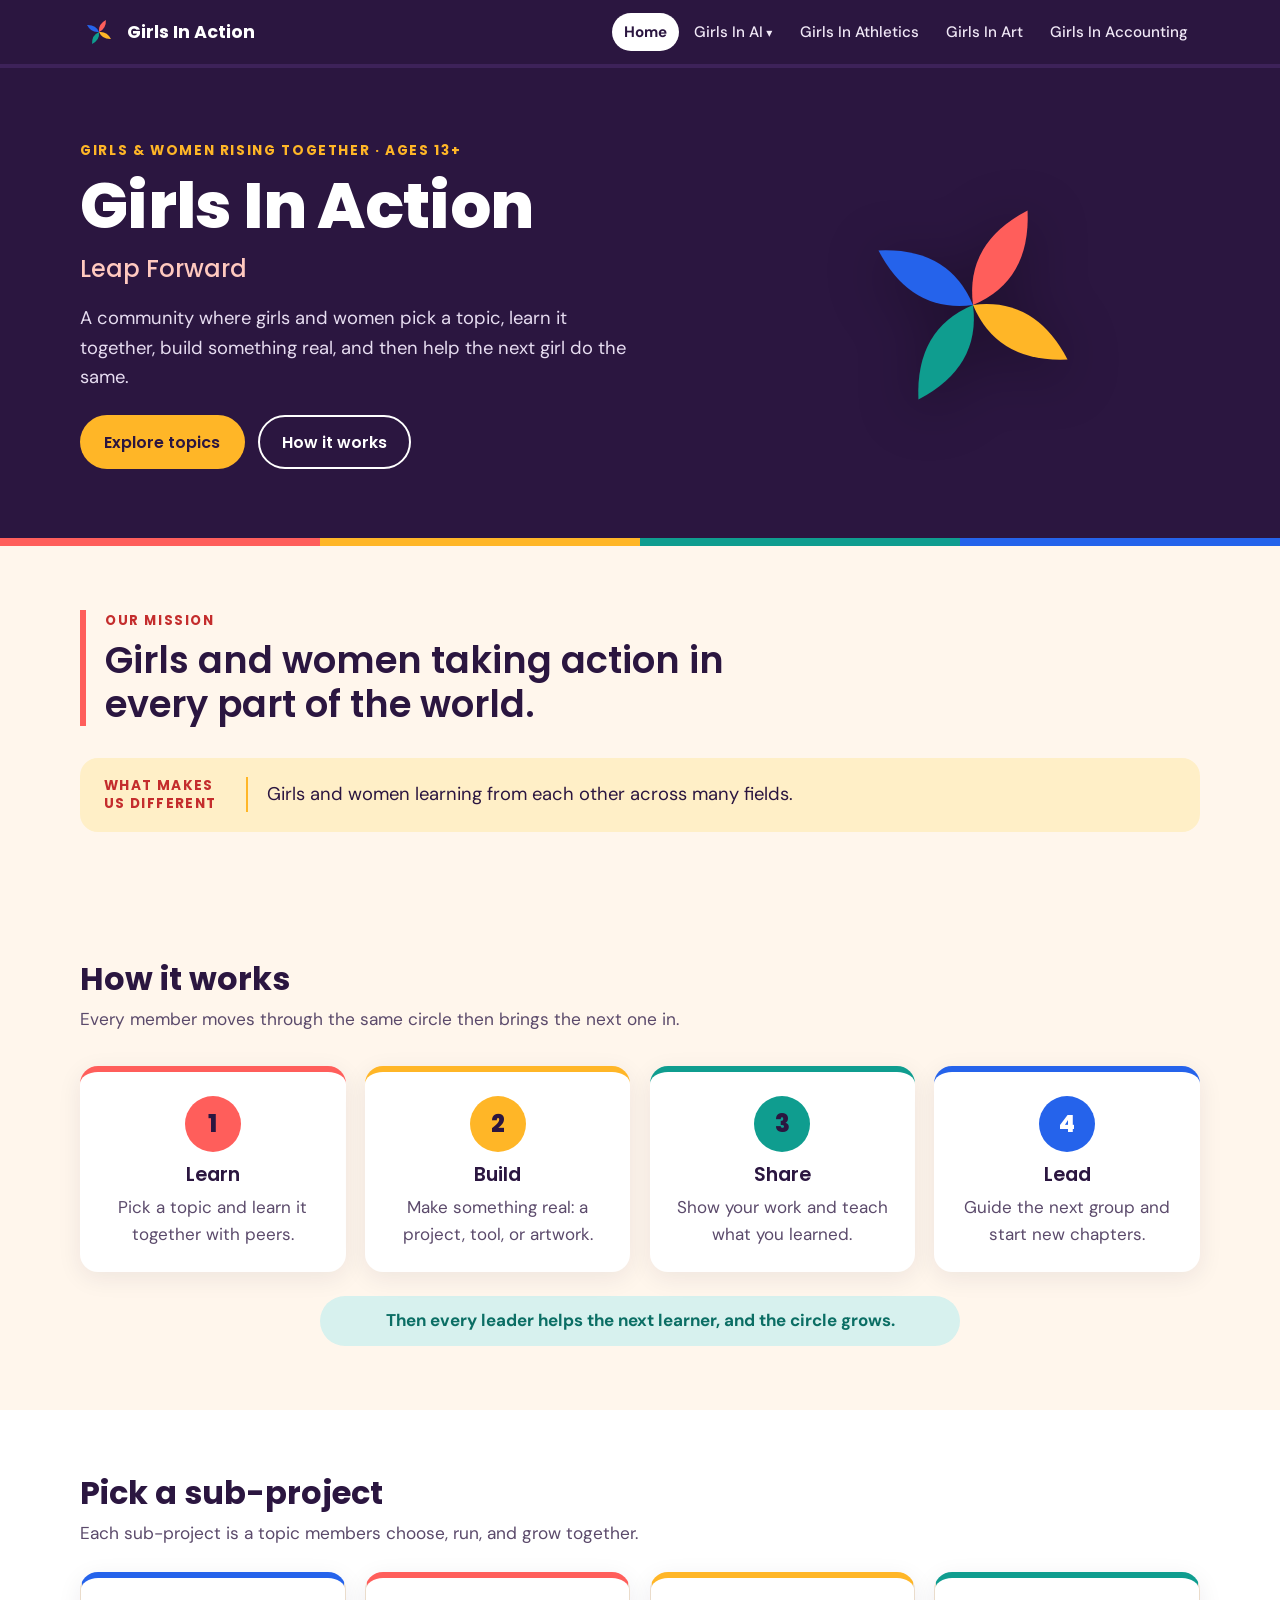
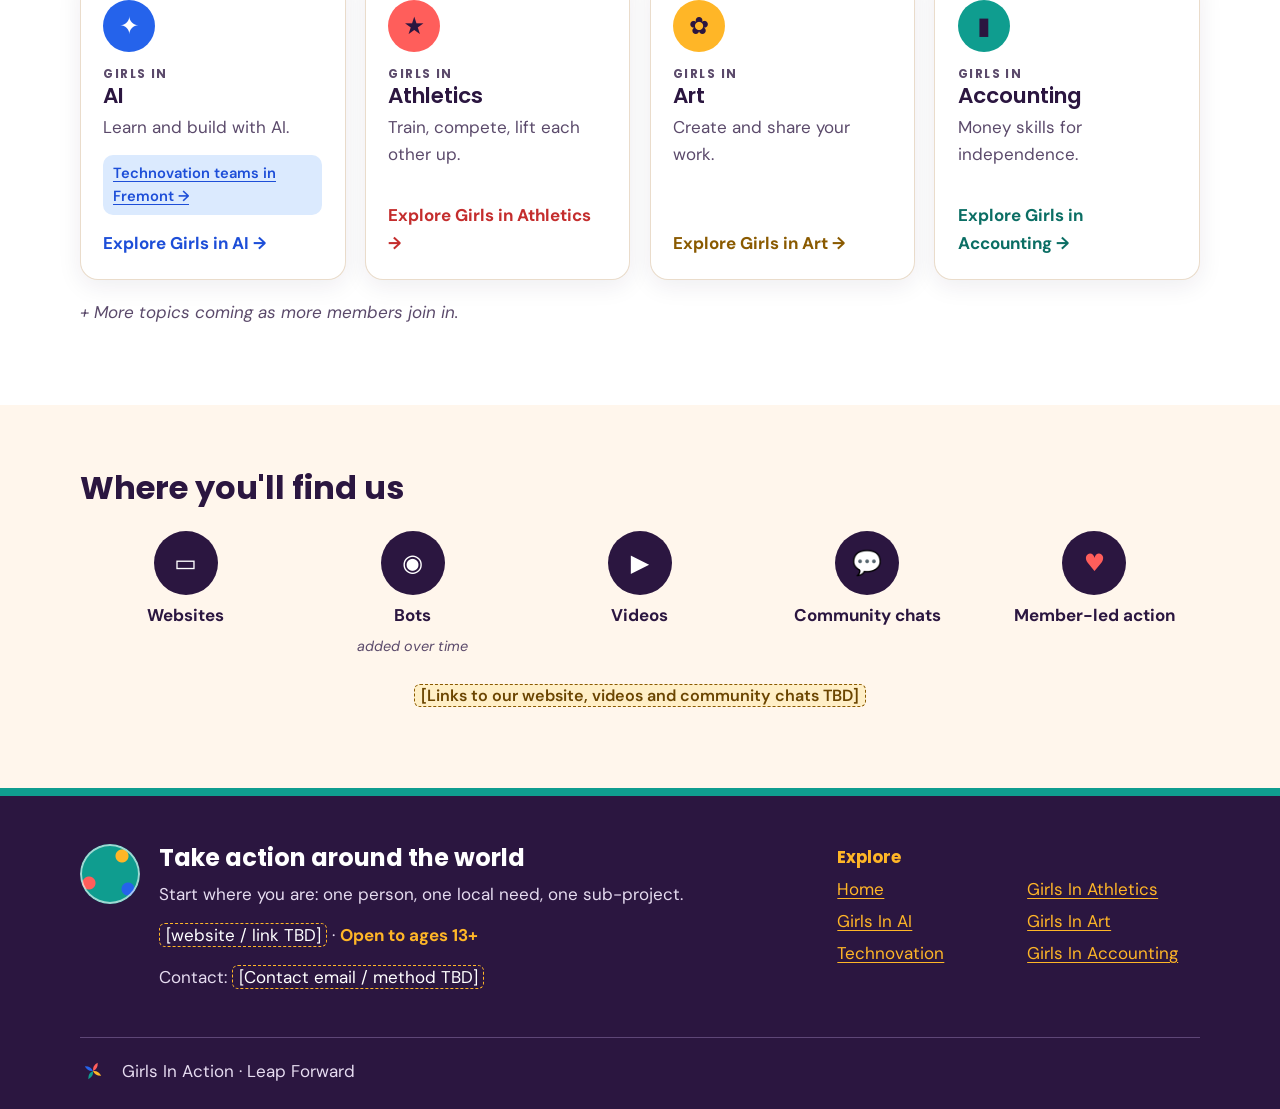
==== commit b5aa2245: "Use full topic names in menus" ====
--- a/index.html
+++ b/index.html
@@ -8,8 +8,8 @@
   <meta name="theme-color" content="#2B1640">
   <meta property="og:title" content="Girls In Action · Leap Forward">
   <meta property="og:description" content="Girls In Action: girls and women taking action in every part of the world. Learn, build, share, lead.">
-  <meta property="og:url" content="https://yumyumhotdog.github.io/girlsinaction/">
-  <meta property="og:image" content="https://yumyumhotdog.github.io/girlsinaction/assets/gia-spark-30-bluepetal-white.png">
+  <meta property="og:url" content="https://sparkly-girl.github.io/girlsinaction/">
+  <meta property="og:image" content="https://sparkly-girl.github.io/girlsinaction/assets/gia-spark-30-bluepetal-white.png">
   <link rel="icon" href="assets/favicon.svg" type="image/svg+xml">
   <link rel="icon" href="assets/favicon-32.png" type="image/png" sizes="32x32">
   <link rel="apple-touch-icon" href="assets/apple-touch-icon.png">
@@ -28,7 +28,7 @@
     <nav id="site-nav" class="site-nav" aria-label="Main">
       <ul>
         <li><a href="index.html" aria-current="page">Home</a></li>
-        <li class="has-sub"><a href="ai/index.html">Girls in AI</a>
+        <li class="has-sub"><a href="ai/index.html">Girls In AI</a>
           <ul class="subnav" aria-label="Girls in AI pages">
             <li><a href="ai/technovation/index.html">Technovation</a></li>
             <li><a href="ai/technovation/2027.html">2027 season</a></li>
@@ -36,9 +36,9 @@
             <li><a href="ai/technovation/2025.html">2025 season</a></li>
           </ul>
         </li>
-        <li><a href="athletics/index.html">Athletics</a></li>
-        <li><a href="art/index.html">Art</a></li>
-        <li><a href="accounting/index.html">Accounting</a></li>
+        <li><a href="athletics/index.html">Girls In Athletics</a></li>
+        <li><a href="art/index.html">Girls In Art</a></li>
+        <li><a href="accounting/index.html">Girls In Accounting</a></li>
       </ul>
     </nav>
   </div>
@@ -143,11 +143,11 @@
       <p class="footer-label">Explore</p>
       <ul class="footer-links">
         <li><a href="index.html">Home</a></li>
-        <li><a href="ai/index.html">Girls in AI</a></li>
+        <li><a href="ai/index.html">Girls In AI</a></li>
         <li><a href="ai/technovation/index.html">Technovation</a></li>
-        <li><a href="athletics/index.html">Athletics</a></li>
-        <li><a href="art/index.html">Art</a></li>
-        <li><a href="accounting/index.html">Accounting</a></li>
+        <li><a href="athletics/index.html">Girls In Athletics</a></li>
+        <li><a href="art/index.html">Girls In Art</a></li>
+        <li><a href="accounting/index.html">Girls In Accounting</a></li>
       </ul>
     </nav>
   </div>
